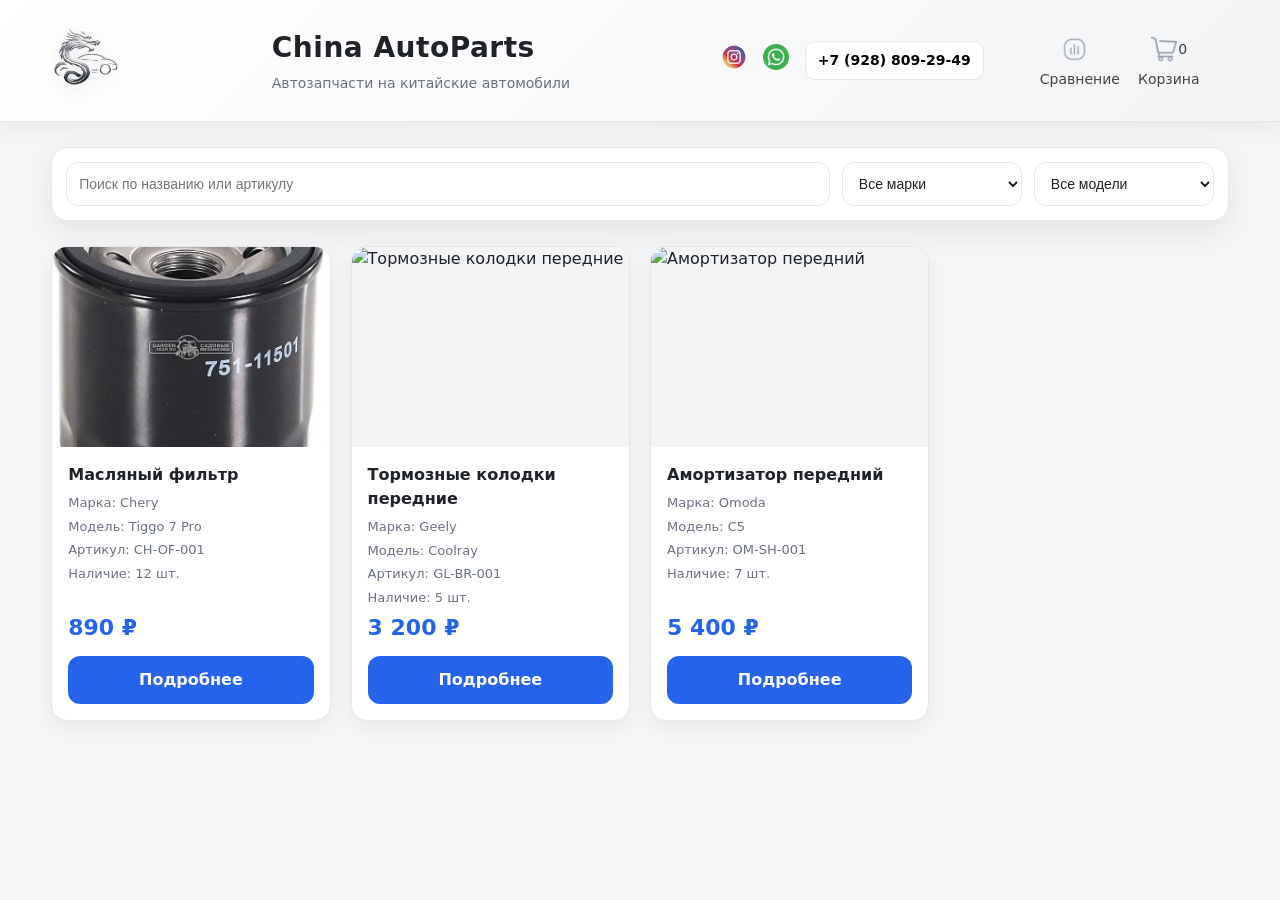
==== index.html @ 6fc38cd2 "1" ====
<!DOCTYPE html>
<html lang="ru">
<head>
    <meta charset="UTF-8">
    <meta name="viewport" content="width=device-width, initial-scale=1.0">
    <title>China AutoParts</title>

    <link rel="stylesheet" href="css/style.css">
    
</head>
<body>

<header class="header">
    <div class="container header-inner">

        <div class="logo">
            <img src="images/logo.png" alt="China AutoParts">
        </div>

        <div class="header-text">
            <h1>China AutoParts</h1>
            <p>Автозапчасти на китайские автомобили</p>
        </div>

<div class="header-right">

    <a href="https://www.instagram.com/china_dag_motors?igsh=ZG82cXB0ZDJwdmo2"
       target="_blank"
       class="icon-link">
        <img src="images/instagram_logo.png" alt="Instagram">
    </a>

    <a href="https://wa.me/message/VURZ2TKA3WSGA1"
       target="_blank"
       class="icon-link">
        <img src="images/whatsapp_logo.png" alt="WhatsApp">
    </a>

    
    <a href="tel:+79288092949" class="phone-link">
        +7 (928) 809-29-49
    </a>

    <div class="header-tools">

      <div class="tool-item" id="compareBtn">
    <div class="tool-icon">
        <img src="images/compare.png" alt="Сравнение">
    </div>
    <span>Сравнение</span>
</div>

     <div class="tool-item" id="cartBtn">
    <div class="tool-icon">
        <img src="images/basket.png" alt="Корзина">
        <span class="tool-count">0</span>
    </div>
    <span>Корзина</span>
</div>

    </div>

</div>
    </div>
</header>

<section class="container">

    <div class="filters">

        <input
            type="text"
            id="searchInput"
            placeholder="Поиск по названию или артикулу">

        <select id="brandFilter">
            <option value="">Все марки</option>
        </select>

        <select id="modelFilter">
            <option value="">Все модели</option>
        </select>

    </div>

    <div id="catalog" class="catalog"></div>

</section>

<script src="js/index.js"></script>

</body>
</html>
---- css/style.css ----
:root{
    --black_color:#000000;
    --primary:#2563eb;
    --primary-dark:#1d4ed8;
    --bg:#f5f6f8;
    --card:#ffffff;
    --text:#1f2328;
    --muted:#6b7280;
    --border:#e5e7eb;
    --shadow:0 10px 30px rgba(0,0,0,.08);
    --radius:16px;
}

*{
    margin:0;
    padding:0;
    box-sizing:border-box;
}

body{
    font-family: Inter, system-ui, Arial, sans-serif;
    background:var(--bg);
    color:var(--text);
    line-height:1.5;
}

/* CONTAINER */
.container{
    width:92%;
    max-width:1300px;
    margin:auto;
}

/* HEADER */
.header{
    background:linear-gradient(135deg,#ffffff,#f3f4f6);
    color:var(--text);
    padding:22px 0;
    box-shadow:0 8px 20px rgba(0,0,0,.05);
    position:sticky;
    top:0;
    z-index:10;
    backdrop-filter: blur(10px);
    border-bottom:1px solid var(--border);
}

.header-inner{
    display:flex;
    align-items:center;
    gap:18px;
    justify-content:space-between;
}

.logo img{
    width:70px;
    height:70px;
    object-fit:contain;
    filter: drop-shadow(0 6px 10px rgba(0,0,0,.08));
}

.header-text h1{
    font-size:28px;
    letter-spacing:0.5px;
    margin-bottom:4px;
}

.header-text p{
    font-size:14px;
    color:var(--muted);
}

/* FILTERS */
.filters{
    margin:25px 0;
    display:flex;
    flex-wrap:wrap;
    gap:12px;
    background:var(--card);
    padding:14px;
    border-radius:var(--radius);
    box-shadow:var(--shadow);
    border:1px solid var(--border);
}

.filters input,
.filters select{
    height:44px;
    border:1px solid var(--border);
    border-radius:12px;
    padding:0 12px;
    font-size:14px;
    background:#ffffff;
    color:var(--text);
    transition:.2s;
}

.filters input{
    flex:1;
    min-width:220px;
}

.filters select{
    min-width:180px;
}

.filters input:focus,
.filters select:focus{
    outline:none;
    border-color:var(--primary);
    box-shadow:0 0 0 3px rgba(37,99,235,.15);
}

/* CATALOG */
.catalog{
    display:grid;
    grid-template-columns:repeat(auto-fill,minmax(260px,1fr));
    gap:20px;
    padding-bottom:60px;
}

/* CARD */
.card{
    background:var(--card);
    border-radius:var(--radius);
    overflow:hidden;
    box-shadow:0 6px 20px rgba(0,0,0,.06);
    transition:.25s ease;
    display:flex;
    flex-direction:column;
    border:1px solid var(--border);
}

.card:hover{
    transform:translateY(-6px);
    box-shadow:0 15px 40px rgba(0,0,0,.10);
}

.card img{
    width:100%;
    height:200px;
    object-fit:cover;
    background:#f3f4f6;
    transition:.3s;
}

.card:hover img{
    transform:scale(1.03);
}

.card-content{
    padding:16px;
    display:flex;
    flex-direction:column;
    flex:1;
}

.card-content h3{
    font-size:16px;
    margin-bottom:6px;
}

.card-content p{
    color:var(--muted);
    font-size:13px;
    margin-bottom:4px;
}

/* PRICE */
.price{
    margin-top:auto;
    font-size:22px;
    font-weight:700;
    color:var(--primary);
}

/* BUTTON */
.btn{
    margin-top:12px;
    display:block;
    width:100%;
    text-align:center;
    background:var(--primary);
    color:white;
    text-decoration:none;
    padding:12px;
    border-radius:12px;
    font-weight:600;
    transition:.2s;
}

.btn:hover{
    background:var(--primary-dark);
    transform:translateY(-2px);
}

/* PRODUCT PAGE */
.product-page{
    display:grid;
    grid-template-columns:1fr 1fr;
    gap:40px;
    padding:40px 0;
}

.product-info{
    background:var(--card);
    padding:28px;
    border-radius:var(--radius);
    box-shadow:var(--shadow);
    border:1px solid var(--border);
}

.product-info h1{
    font-size:30px;
    margin-bottom:15px;
}

.product-info p{
    color:var(--muted);
    margin-bottom:10px;
}

.product-price{
    font-size:34px;
    font-weight:800;
    color:var(--primary);
    margin-top:20px;
}

/* BACK LINK */
.back-link{
    color:var(--text);
    text-decoration:none;
    font-size:14px;
    opacity:.8;
}

.back-link:hover{
    opacity:1;
    text-decoration:underline;
}

/* EMPTY */
.empty{
    text-align:center;
    font-size:18px;
    color:var(--muted);
    padding:60px 0;
}

/* MOBILE */
@media(max-width:900px){
    .product-page{
        grid-template-columns:1fr;
    }

    .header-inner{
        flex-direction:column;
        text-align:center;
    }

    .filters{
        flex-direction:column;
    }

    .filters input,
    .filters select{
        width:100%;
    }
}
.header-right{
    display:flex;
    align-items:center;
    gap:16px;
    margin-right:25px;
}

/* иконки */
.icon-link img{
    width:26px;
    height:26px;
    object-fit:contain;
    transition:.2s;
    filter: grayscale(0.2);
}

.icon-link:hover img{
    transform:scale(1.15);
    filter: grayscale(0) brightness(1.1);
}

/* телефон как кнопка */
.phone-link{
    font-size:14px;
    font-weight:600;
    color:var(--black_color);
    text-decoration:none;
    padding:8px 12px;
    border-radius:10px;
    border:1px solid var(--border);
    background:var(--card);
    transition:.2s;
}

.phone-link:hover{
    background:var(--black_color);
    color:#fff;
    border-color:var(--black_color);
}
.tool-icon{
    position:relative;
    width:32px;
    height:32px;
    display:flex;
    align-items:center;
    justify-content:center;
    margin-bottom:4px;
}

.tool-icon img{
    width:28px;
    height:28px;
    object-fit:contain;
    transition:.2s;
}

.tool-item:hover .tool-icon img{
    transform:scale(1.1);
}
.header-tools{
    display:flex;
    align-items:flex-start;
    gap:24px;          /* расстояние между Сравнением и Корзиной */
    margin-left:40px;  /* расстояние от телефона */
}
.tool-item{
    display:flex;
    flex-direction:column;
    align-items:center;
    justify-content:center;
    width:70px;        /* одинаковая ширина */
    text-align:center;
    cursor:pointer;
    color:#444;
}
.tool-icon{
    position:relative;
    width:32px;
    height:32px;
    display:flex;
    justify-content:center;
    align-items:center;
    margin-bottom:6px;
}

.tool-icon img{
    width:28px;
    height:28px;
    object-fit:contain;
}
.tool-item span:last-child{
    display:block;
    width:100%;
    text-align:center;
    font-size:14px;
    line-height:1.2;
}
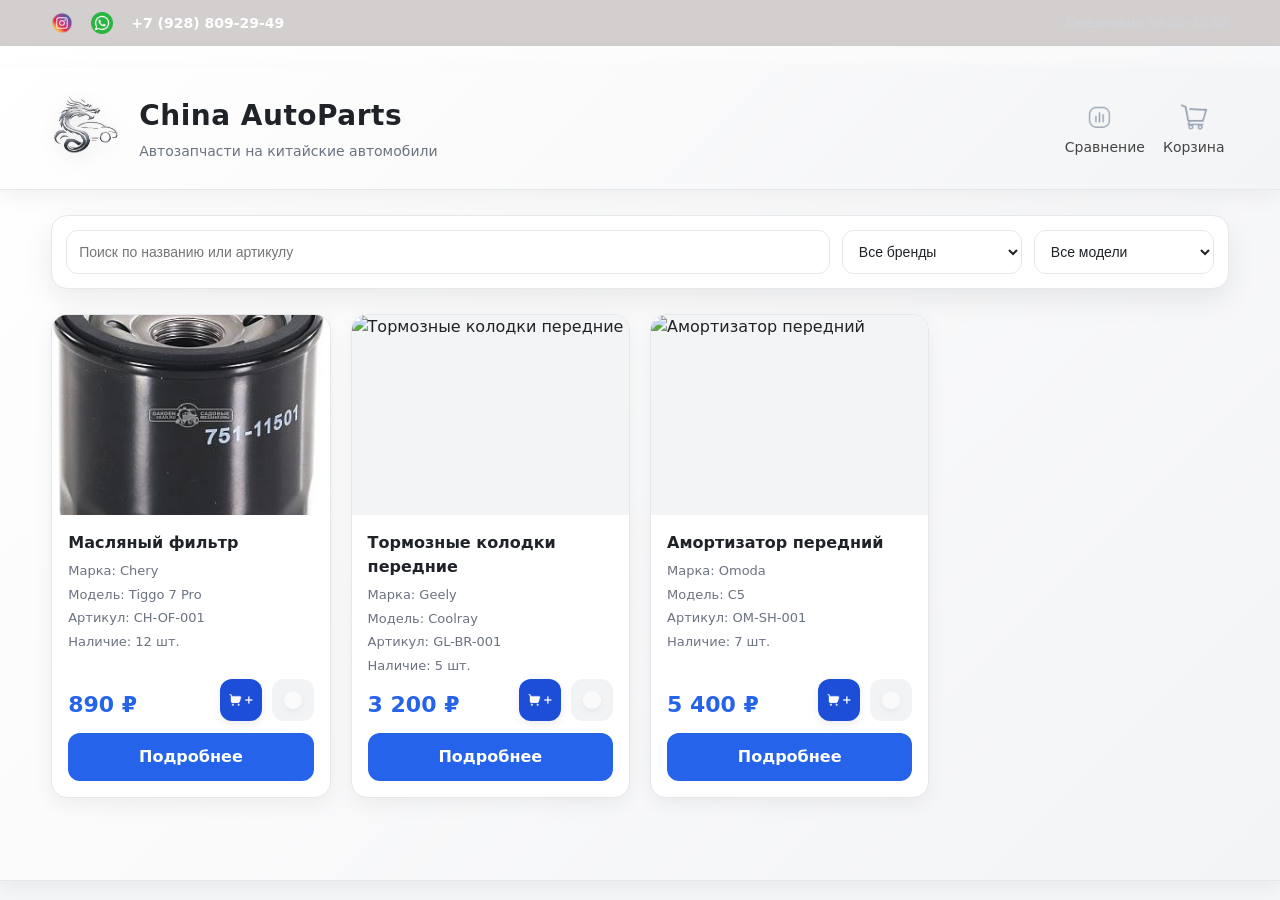
==== commit 8a4a3b9a: "о" ====
--- a/index.html
+++ b/index.html
@@ -9,54 +9,68 @@
     
 </head>
 <body>
+ <div class="top-bar">
+    <div class="container top-bar-inner">
+
+        <div class="top-bar-left">
+            <a href="https://www.instagram.com/china_dag_motors?igsh=ZG82cXB0ZDJwdmo2"
+               target="_blank"
+               class="top-icon">
+                <img src="images/instagram_logo.png" alt="Instagram">
+            </a>
+
+            <a href="https://wa.me/message/VURZ2TKA3WSGA1"
+               target="_blank"
+               class="top-icon">
+                <img src="images/whatsapp_logo.png" alt="WhatsApp">
+            </a>
+
+            <a href="tel:+79288092949" class="top-phone">
+                +7 (928) 809-29-49
+            </a>
+        </div>
+
+        <div class="top-bar-right">
+            Ежедневно 09:00–20:00
+        </div>
+
+    </div>
+</div>
+
+<header class="header">   
 
 <header class="header">
     <div class="container header-inner">
+<div class="header-left">
+    <div class="logo">
+        <img src="images/logo.png" alt="China AutoParts">
+    </div>
 
-        <div class="logo">
-            <img src="images/logo.png" alt="China AutoParts">
-        </div>
-
-        <div class="header-text">
-            <h1>China AutoParts</h1>
-            <p>Автозапчасти на китайские автомобили</p>
-        </div>
-
+    <div class="header-text">
+        <h1>China AutoParts</h1>
+        <p>Автозапчасти на китайские автомобили</p>
+    </div>
+</div>
 <div class="header-right">
 
-    <a href="https://www.instagram.com/china_dag_motors?igsh=ZG82cXB0ZDJwdmo2"
-       target="_blank"
-       class="icon-link">
-        <img src="images/instagram_logo.png" alt="Instagram">
-    </a>
-
-    <a href="https://wa.me/message/VURZ2TKA3WSGA1"
-       target="_blank"
-       class="icon-link">
-        <img src="images/whatsapp_logo.png" alt="WhatsApp">
-    </a>
-
-    
-    <a href="tel:+79288092949" class="phone-link">
-        +7 (928) 809-29-49
-    </a>
-
+</div>
     <div class="header-tools">
 
-      <div class="tool-item" id="compareBtn">
+      <a href="compare.html" class="tool-item" id="compareBtn">
     <div class="tool-icon">
-        <img src="images/compare.png" alt="Сравнение">
+        <img src="images/compare.svg" alt="Сравнение">
+        <span class="tool-count"></span>
     </div>
     <span>Сравнение</span>
-</div>
+</a>
 
-     <div class="tool-item" id="cartBtn">
+     <a href="cart.html" class="tool-item" id="cartBtn">
     <div class="tool-icon">
-        <img src="images/basket.png" alt="Корзина">
-        <span class="tool-count">0</span>
+        <img src="images/basket.svg" alt="Корзина">
+        <span class="tool-count"></span>
     </div>
     <span>Корзина</span>
-</div>
+</a>
 
     </div>
 
--- a/css/style.css
+++ b/css/style.css
@@ -47,8 +47,13 @@
 .header-inner{
     display:flex;
     align-items:center;
+    justify-content:space-between; /* ВОТ ЭТО ВАЖНО */
     gap:18px;
-    justify-content:space-between;
+}
+.header-left{
+    display:flex;
+    align-items:center;
+    gap:18px;
 }
 
 .logo img{
@@ -143,9 +148,6 @@
     transition:.3s;
 }
 
-.card:hover img{
-    transform:scale(1.03);
-}
 
 .card-content{
     padding:16px;
@@ -247,6 +249,76 @@
     padding:60px 0;
 }
 
+/* PAGE LAYOUT */
+.page-section{
+    padding:30px 0 60px;
+}
+
+.page-top{
+    display:flex;
+    align-items:center;
+    justify-content:space-between;
+    gap:16px;
+    margin-bottom:24px;
+}
+
+.page-top h2{
+    font-size:26px;
+}
+
+.page-list{
+    display:grid;
+    grid-template-columns:repeat(auto-fill, minmax(280px, 1fr));
+    gap:20px;
+}
+
+.page-card{
+    background:var(--card);
+    border-radius:var(--radius);
+    overflow:hidden;
+    border:1px solid var(--border);
+    box-shadow:var(--shadow);
+}
+
+.page-card img{
+    width:100%;
+    height:200px;
+    object-fit:cover;
+    background:#f3f4f6;
+}
+
+.page-card-body{
+    padding:16px;
+    display:flex;
+    flex-direction:column;
+    gap:8px;
+}
+
+.page-card-body h3{
+    font-size:18px;
+}
+
+.page-card-body p{
+    color:var(--muted);
+    font-size:14px;
+}
+
+.page-card-footer{
+    display:flex;
+    align-items:center;
+    justify-content:space-between;
+    gap:12px;
+    margin-top:8px;
+}
+
+.btn-danger{
+    background:#ef4444;
+}
+
+.btn-danger:hover{
+    background:#dc2626;
+}
+
 /* MOBILE */
 @media(max-width:900px){
     .product-page{
@@ -265,6 +337,11 @@
     .filters input,
     .filters select{
         width:100%;
+    }
+
+    .page-top{
+        flex-direction:column;
+        align-items:flex-start;
     }
 }
 .header-right{
@@ -310,7 +387,7 @@
     position:relative;
     width:32px;
     height:32px;
-    display:flex;
+    display: inline-block;
     align-items:center;
     justify-content:center;
     margin-bottom:4px;
@@ -341,6 +418,7 @@
     text-align:center;
     cursor:pointer;
     color:#444;
+    text-decoration:none;
 }
 .tool-icon{
     position:relative;
@@ -363,4 +441,279 @@
     text-align:center;
     font-size:14px;
     line-height:1.2;
+}
+/*==========================
+КНОПКИ КОРЗИНЫ И СРАВНЕНИЯ
+НА КАРТОЧКЕ ТОВАРА
+==========================*/
+
+.card-bottom{
+    margin-top:auto;
+    display:flex;
+    justify-content:space-between;
+    align-items:center;
+    gap:14px;
+}
+
+.card-icons{
+    display:flex;
+    align-items:center;
+    gap:10px;
+}
+
+/* ===== ИКОНКИ КАРТОЧКИ ===== */
+.card-icons img{
+    width:42px;
+    height:42px;
+
+    padding:8px;
+
+    object-fit:contain;
+
+    border-radius:12px;
+
+    cursor:pointer;
+
+    transition:all .25s ease;
+
+    box-shadow:0 3px 8px rgba(0,0,0,.08);
+
+    background:#ffffff; /* было серое — сделал белым */
+    color:#fff;
+}
+
+/* hover эффект */
+.card-icons img:hover{
+    transform:translateY(-2px) scale(1.08);
+    box-shadow:0 8px 18px rgba(0,0,0,.12);
+}
+
+.card-icons img:active{
+    transform:scale(.95);
+}
+
+/* ===== СЧЁТЧИК ===== */
+.tool-count{
+    position:absolute;
+    top:-8px;
+    right:-8px;
+
+    width:16px;
+    height:16px;
+
+    padding:0;
+
+    border-radius:50%;
+
+    background:#ef4444;
+    color:#fff;
+
+    display:flex;
+    align-items:center;
+    justify-content:center;
+
+    font-size:8px;
+    font-weight:700;
+    line-height:1;
+
+    box-sizing:border-box;
+
+    box-shadow:0 2px 6px rgba(0,0,0,.2);
+}
+
+.tool-count.large{
+    width:auto;
+    min-width:24px;
+    padding:0 4px;
+    border-radius:8px;
+}
+.tool-count[data-count]{
+    font-size:10px;
+}
+/* скрытие пустого */
+.tool-count:empty{
+    display:none;
+}
+
+/* ===== TOOL ICONS В ШАПКЕ ===== */
+.tool-item:hover{
+    color:var(--primary);
+}
+
+.tool-item:hover img{
+    transform:scale(1.1);
+    transition:0.25s;
+}
+
+/* ===== КНОПКА КОРЗИНЫ ===== */
+.cart-action{
+    background:#1d4ed8 !important;
+    color:#ffffff;
+}
+
+.cart-action:hover{
+    background:#1942b3 !important;
+    color:#ffffff;
+    transform:scale(1.05);
+}
+
+/* ===== КНОПКА СРАВНЕНИЯ ===== */
+.card-icon.compare-action{
+    width:42px;
+    height:42px;
+
+    display:flex;
+    align-items:center;
+    justify-content:center;
+
+    background:#f2f3f5;
+
+    border-radius:12px;
+
+    cursor:pointer;
+
+    transition:.2s;
+}
+
+.card-icon.compare-action:hover{
+    transform:scale(1.05);
+}
+
+.card-icon.compare-action img{
+
+    width:18px;
+    height:18px;
+
+    transition:.2s;
+
+    opacity:.65;
+}
+
+.card-icon.compare-action:hover img{
+
+    opacity:1;
+
+    filter:brightness(0) saturate(100%)
+    invert(29%)
+    sepia(98%)
+    saturate(2556%)
+    hue-rotate(208deg)
+    brightness(97%)
+    contrast(101%);
+}
+
+.card-icon.compare-action.active{
+
+    background:#eb2525;
+
+}
+
+.card-icon.compare-action.active img{
+
+    opacity:1;
+
+    filter:brightness(0) invert(1);
+
+}
+
+.qty-box{
+    display:flex;
+    align-items:center;
+    justify-content:center;
+    gap:10px;
+
+    background:#f3f4f6;
+    border-radius:12px;
+
+    height:42px;
+
+    padding:0 5px;
+}
+
+.qty-btn{
+
+    width:30px;
+    height:30px;
+
+    border:none;
+    border-radius:8px;
+
+    cursor:pointer;
+
+    background:white;
+
+    font-size:18px;
+    font-weight:500;
+
+    transition:.2s;
+}
+
+.qty-btn:hover{
+    background:#dbdbdb;
+    color:rgb(0, 0, 0);
+}
+
+.qty-value{
+
+    min-width:22px;
+
+    text-align:center;
+
+    font-size:17px;
+    font-weight:500;
+}
+/*=========================
+      TOP BAR
+=========================*/
+
+.top-bar{
+    width:100%;
+    background:#d3cfcf;
+    color:#000000;
+    font-size:14px;
+}
+
+.top-bar-inner{
+    height:46px;
+
+    display:flex;
+    justify-content:space-between;
+    align-items:center;
+}
+
+.top-bar-left{
+    display:flex;
+    align-items:center;
+    gap:18px;
+}
+
+.top-bar-right{
+    color:#d1d5db;
+    font-size:13px;
+}
+
+.top-icon{
+    display:flex;
+    align-items:center;
+    justify-content:center;
+}
+
+.top-icon img{
+    width:22px;
+    height:22px;
+    transition:.25s;
+}
+
+.top-icon:hover img{
+    transform:scale(1.15);
+}
+
+.top-phone{
+    color:#fff;
+    text-decoration:none;
+    font-weight:600;
+}
+
+.top-phone:hover{
+    color:#3b82f6;
 }
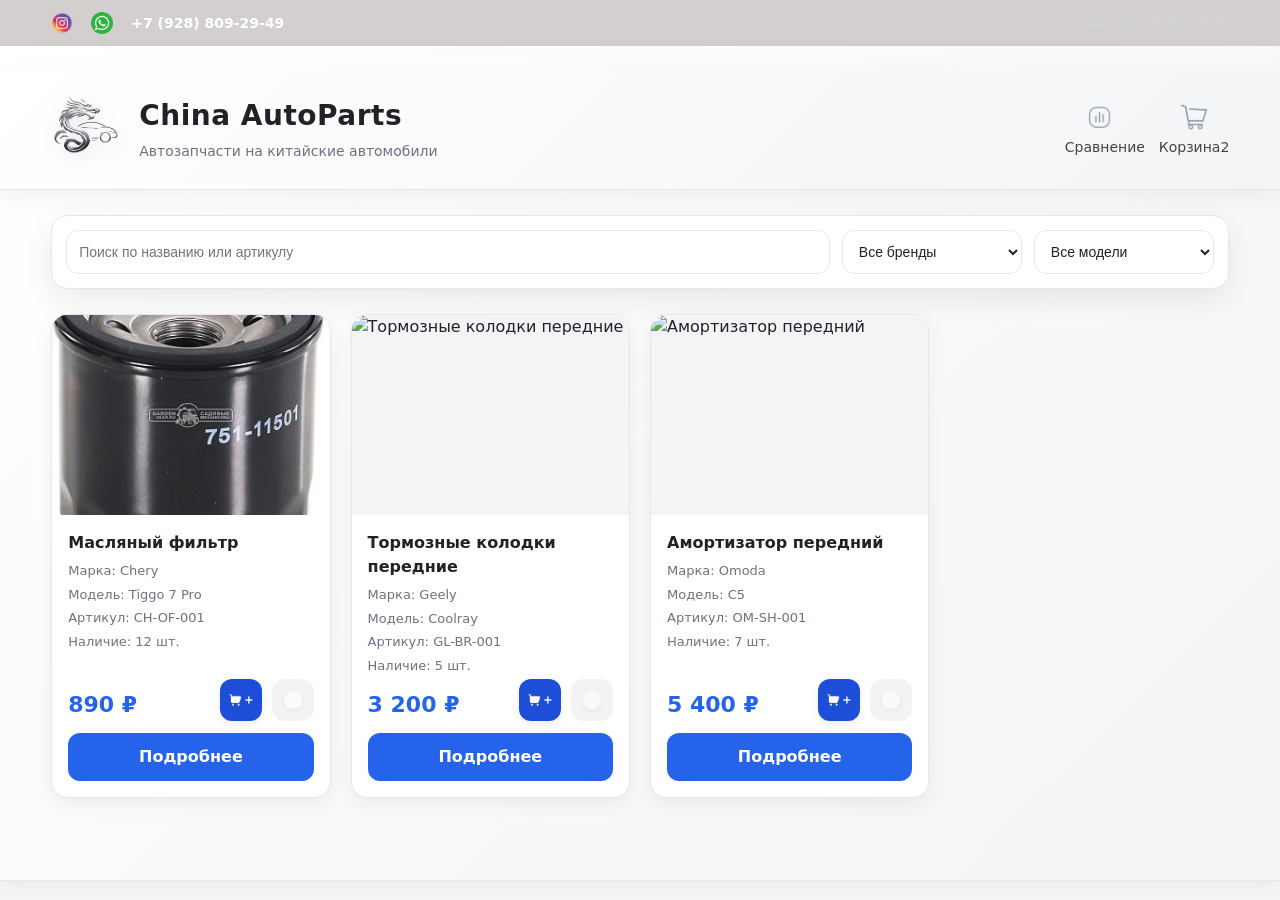
==== commit b88b7ab5: "Update index.html" ====
--- a/index.html
+++ b/index.html
@@ -69,7 +69,7 @@
         <img src="images/basket.svg" alt="Корзина">
         <span class="tool-count"></span>
     </div>
-    <span>Корзина</span>
+    <span>Корзина2</span>
 </a>
 
     </div>
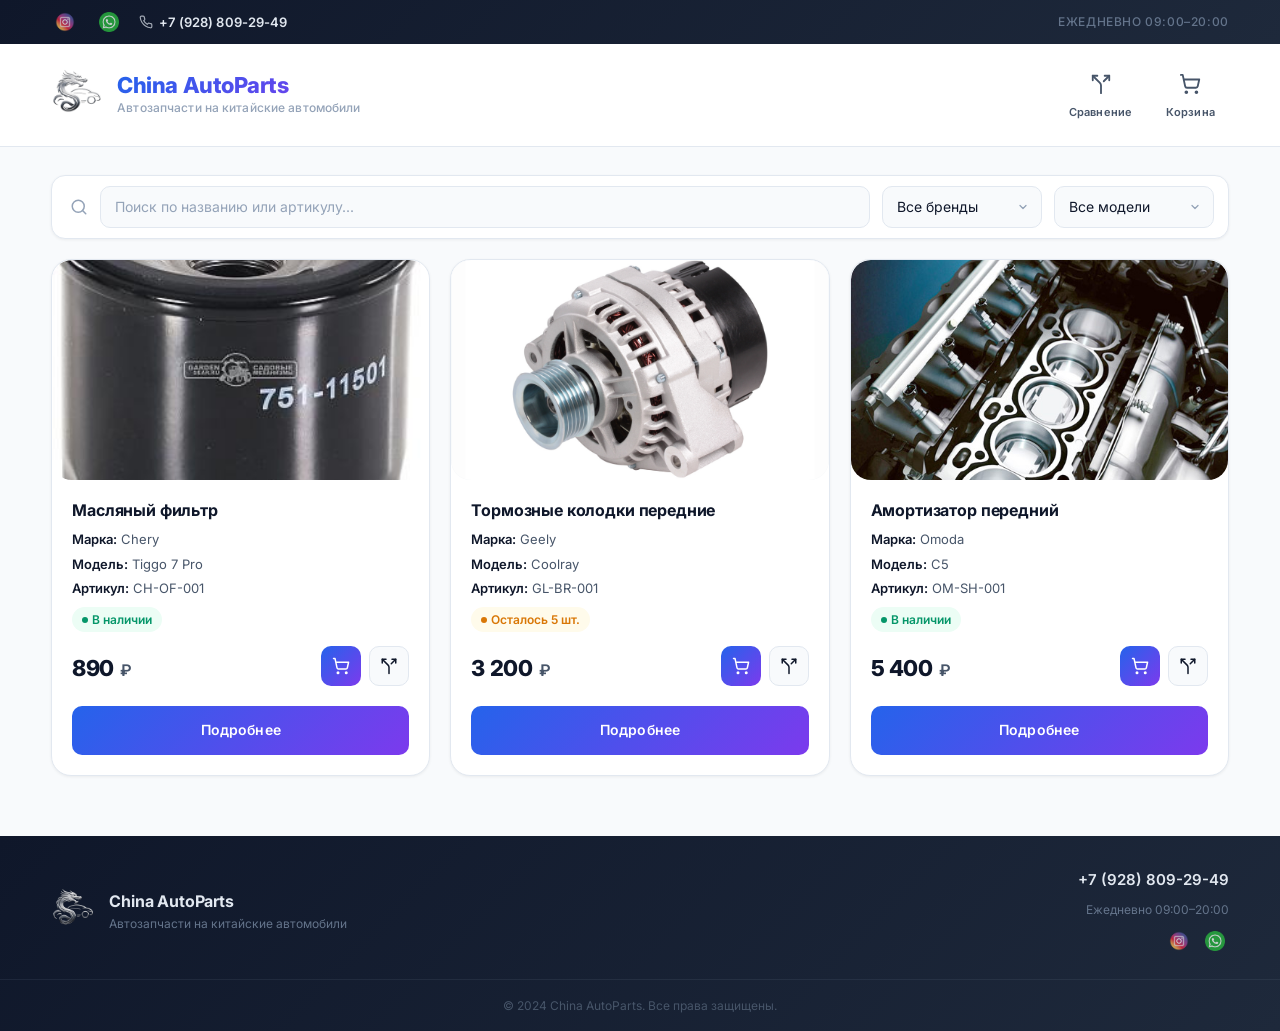
==== commit 31880200: "r" ====
--- a/index.html
+++ b/index.html
@@ -3,89 +3,78 @@
 <head>
     <meta charset="UTF-8">
     <meta name="viewport" content="width=device-width, initial-scale=1.0">
-    <title>China AutoParts</title>
+    <title>China AutoParts — Автозапчасти на китайские автомобили</title>
 
+    <link rel="preconnect" href="https://fonts.googleapis.com">
+    <link rel="preconnect" href="https://fonts.gstatic.com" crossorigin>
+    <link href="https://fonts.googleapis.com/css2?family=Inter:wght@400;500;600;700;800;900&display=swap" rel="stylesheet">
     <link rel="stylesheet" href="css/style.css">
-    
+
 </head>
 <body>
- <div class="top-bar">
+
+<div class="top-bar">
     <div class="container top-bar-inner">
-
         <div class="top-bar-left">
             <a href="https://www.instagram.com/china_dag_motors?igsh=ZG82cXB0ZDJwdmo2"
-               target="_blank"
-               class="top-icon">
+               target="_blank" class="top-icon">
                 <img src="images/instagram_logo.png" alt="Instagram">
             </a>
-
             <a href="https://wa.me/message/VURZ2TKA3WSGA1"
-               target="_blank"
-               class="top-icon">
+               target="_blank" class="top-icon">
                 <img src="images/whatsapp_logo.png" alt="WhatsApp">
             </a>
-
             <a href="tel:+79288092949" class="top-phone">
+                <svg width="14" height="14" viewBox="0 0 24 24" fill="none" stroke="currentColor" stroke-width="2" stroke-linecap="round" stroke-linejoin="round"><path d="M22 16.92v3a2 2 0 0 1-2.18 2 19.79 19.79 0 0 1-8.63-3.07 19.5 19.5 0 0 1-6-6 19.79 19.79 0 0 1-3.07-8.67A2 2 0 0 1 4.11 2h3a2 2 0 0 1 2 1.72 12.84 12.84 0 0 0 .7 2.81 2 2 0 0 1-.45 2.11L8.09 9.91a16 16 0 0 0 6 6l1.27-1.27a2 2 0 0 1 2.11-.45 12.84 12.84 0 0 0 2.81.7A2 2 0 0 1 22 16.92z"></path></svg>
                 +7 (928) 809-29-49
             </a>
         </div>
-
         <div class="top-bar-right">
             Ежедневно 09:00–20:00
         </div>
-
     </div>
 </div>
 
-<header class="header">   
-
 <header class="header">
     <div class="container header-inner">
-<div class="header-left">
-    <div class="logo">
-        <img src="images/logo.png" alt="China AutoParts">
-    </div>
-
-    <div class="header-text">
-        <h1>China AutoParts</h1>
-        <p>Автозапчасти на китайские автомобили</p>
-    </div>
-</div>
-<div class="header-right">
-
-</div>
-    <div class="header-tools">
-
-      <a href="compare.html" class="tool-item" id="compareBtn">
-    <div class="tool-icon">
-        <img src="images/compare.svg" alt="Сравнение">
-        <span class="tool-count"></span>
-    </div>
-    <span>Сравнение</span>
-</a>
-
-     <a href="cart.html" class="tool-item" id="cartBtn">
-    <div class="tool-icon">
-        <img src="images/basket.svg" alt="Корзина">
-        <span class="tool-count"></span>
-    </div>
-    <span>Корзина2</span>
-</a>
-
-    </div>
-
-</div>
+        <a href="index.html" class="header-left">
+            <div class="logo">
+                <img src="images/logo.png" alt="China AutoParts">
+            </div>
+            <div class="header-text">
+                <h1>China AutoParts</h1>
+                <p>Автозапчасти на китайские автомобили</p>
+            </div>
+        </a>
+        <div class="header-tools">
+            <a href="compare.html" class="tool-item" id="compareBtn">
+                <div class="tool-icon">
+                    <svg width="22" height="22" viewBox="0 0 24 24" fill="none" stroke="currentColor" stroke-width="2" stroke-linecap="round" stroke-linejoin="round"><path d="M16 3h5v5"/><path d="M8 3H3v5"/><path d="M12 22v-8.3a4 4 0 0 0-1.172-2.872L3 3"/><path d="m15 9 6-6"/></svg>
+                    <span class="tool-count"></span>
+                </div>
+                <span>Сравнение</span>
+            </a>
+            <a href="cart.html" class="tool-item" id="cartBtn">
+                <div class="tool-icon">
+                    <svg width="22" height="22" viewBox="0 0 24 24" fill="none" stroke="currentColor" stroke-width="2" stroke-linecap="round" stroke-linejoin="round"><circle cx="8" cy="21" r="1"/><circle cx="19" cy="21" r="1"/><path d="M2.05 2.05h2l2.66 12.42a2 2 0 0 0 2 1.58h9.78a2 2 0 0 0 1.95-1.57l1.65-7.43H5.12"/></svg>
+                    <span class="tool-count"></span>
+                </div>
+                <span>Корзина</span>
+            </a>
+        </div>
     </div>
 </header>
 
 <section class="container">
 
     <div class="filters">
-
+        <div class="filter-icon">
+            <svg width="18" height="18" viewBox="0 0 24 24" fill="none" stroke="currentColor" stroke-width="2" stroke-linecap="round" stroke-linejoin="round"><circle cx="11" cy="11" r="8"/><path d="m21 21-4.3-4.3"/></svg>
+        </div>
         <input
             type="text"
             id="searchInput"
-            placeholder="Поиск по названию или артикулу">
+            placeholder="Поиск по названию или артикулу...">
 
         <select id="brandFilter">
             <option value="">Все марки</option>
@@ -94,14 +83,44 @@
         <select id="modelFilter">
             <option value="">Все модели</option>
         </select>
-
     </div>
 
     <div id="catalog" class="catalog"></div>
 
 </section>
 
+<footer class="footer">
+    <div class="container footer-inner">
+        <div class="footer-brand">
+            <div class="footer-logo">
+                <img src="images/logo.png" alt="China AutoParts">
+            </div>
+            <div>
+                <h3>China AutoParts</h3>
+                <p>Автозапчасти на китайские автомобили</p>
+            </div>
+        </div>
+        <div class="footer-contacts">
+            <a href="tel:+79288092949" class="footer-phone">+7 (928) 809-29-49</a>
+            <p class="footer-hours">Ежедневно 09:00–20:00</p>
+            <div class="footer-socials">
+                <a href="https://www.instagram.com/china_dag_motors?igsh=ZG82cXB0ZDJwdmo2" target="_blank" class="top-icon">
+                    <img src="images/instagram_logo.png" alt="Instagram">
+                </a>
+                <a href="https://wa.me/message/VURZ2TKA3WSGA1" target="_blank" class="top-icon">
+                    <img src="images/whatsapp_logo.png" alt="WhatsApp">
+                </a>
+            </div>
+        </div>
+    </div>
+    <div class="footer-bottom">
+        <div class="container">
+            <p>&copy; 2024 China AutoParts. Все права защищены.</p>
+        </div>
+    </div>
+</footer>
+
 <script src="js/index.js"></script>
 
 </body>
-</html>+</html>
--- a/css/style.css
+++ b/css/style.css
@@ -1,719 +1,1239 @@
-:root{
-    --black_color:#000000;
+/* ============================================
+   China AutoParts — Modern Design System
+   ============================================ */
+
+:root {
     --primary:#2563eb;
-    --primary-dark:#1d4ed8;
-    --bg:#f5f6f8;
+    --primary-hover:#1d4ed8;
+    --primary-light:#eff6ff;
+    --primary-glow:rgba(37,99,235,.12);
+    --accent:#f59e0b;
+    --accent-light:#fffbeb;
+    --bg:#f8fafc;
+    --bg-subtle:#f1f5f9;
     --card:#ffffff;
-    --text:#1f2328;
-    --muted:#6b7280;
-    --border:#e5e7eb;
-    --shadow:0 10px 30px rgba(0,0,0,.08);
-    --radius:16px;
-}
-
-*{
+    --text:#0f172a;
+    --text-secondary:#475569;
+    --muted:#94a3b8;
+    --border:#e2e8f0;
+    --border-light:#f1f5f9;
+    --shadow-sm:0 1px 3px rgba(0,0,0,.06);
+    --shadow:0 4px 24px rgba(0,0,0,.06);
+    --shadow-lg:0 20px 60px rgba(0,0,0,.08);
+    --shadow-glow:0 0 0 4px var(--primary-glow);
+    --radius:14px;
+    --radius-lg:20px;
+    --radius-sm:10px;
+    --transition:all .25s cubic-bezier(.4,0,.2,1);
+    --danger:#ef4444;
+    --danger-hover:#dc2626;
+    --success:#10b981;
+    --gradient-primary:linear-gradient(135deg,#2563eb 0%,#7c3aed 100%);
+    --gradient-dark:linear-gradient(135deg,#0f172a 0%,#1e293b 100%);
+    --gradient-warm:linear-gradient(135deg,#f59e0b 0%,#ef4444 100%);
+}
+
+*, *::before, *::after {
     margin:0;
     padding:0;
     box-sizing:border-box;
 }
 
-body{
-    font-family: Inter, system-ui, Arial, sans-serif;
+html {
+    scroll-behavior:smooth;
+}
+
+body {
+    font-family:'Inter',system-ui,-apple-system,BlinkMacSystemFont,'Segoe UI',Roboto,sans-serif;
     background:var(--bg);
     color:var(--text);
-    line-height:1.5;
-}
-
-/* CONTAINER */
-.container{
-    width:92%;
-    max-width:1300px;
-    margin:auto;
-}
-
-/* HEADER */
-.header{
-    background:linear-gradient(135deg,#ffffff,#f3f4f6);
+    line-height:1.6;
+    -webkit-font-smoothing:antialiased;
+    -moz-osx-font-smoothing:grayscale;
+    min-height:100vh;
+    display:flex;
+    flex-direction:column;
+}
+
+a {
+    color:inherit;
+    text-decoration:none;
+}
+
+/* ============================================
+   ANIMATIONS
+   ============================================ */
+
+@keyframes fadeInUp {
+    from { opacity:0; transform:translateY(20px); }
+    to { opacity:1; transform:translateY(0); }
+}
+
+@keyframes fadeIn {
+    from { opacity:0; }
+    to { opacity:1; }
+}
+
+@keyframes scaleIn {
+    from { opacity:0; transform:scale(.95); }
+    to { opacity:1; transform:scale(1); }
+}
+
+@keyframes slideDown {
+    from { opacity:0; transform:translateY(-10px); }
+    to { opacity:1; transform:translateY(0); }
+}
+
+@keyframes pulse {
+    0%, 100% { transform:scale(1); }
+    50% { transform:scale(1.05); }
+}
+
+@keyframes shimmer {
+    0% { background-position:-200% 0; }
+    100% { background-position:200% 0; }
+}
+
+/* ============================================
+   TOP BAR
+   ============================================ */
+
+.top-bar {
+    background:var(--gradient-dark);
+    color:#cbd5e1;
+    font-size:13px;
+    letter-spacing:.01em;
+    position:relative;
+    z-index:20;
+}
+
+.top-bar-inner {
+    height:44px;
+    display:flex;
+    justify-content:space-between;
+    align-items:center;
+}
+
+.top-bar-left {
+    display:flex;
+    align-items:center;
+    gap:16px;
+}
+
+.top-bar-right {
+    color:#64748b;
+    font-size:12px;
+    font-weight:500;
+    text-transform:uppercase;
+    letter-spacing:.05em;
+}
+
+.top-icon {
+    display:flex;
+    align-items:center;
+    justify-content:center;
+    transition:var(--transition);
+    border-radius:8px;
+    padding:4px;
+}
+
+.top-icon:hover {
+    transform:translateY(-1px);
+}
+
+.top-icon img {
+    width:20px;
+    height:20px;
+    opacity:.8;
+    transition:var(--transition);
+}
+
+.top-icon:hover img {
+    opacity:1;
+    filter:brightness(1.2);
+}
+
+.top-phone {
+    color:#e2e8f0;
+    text-decoration:none;
+    font-weight:600;
+    font-size:13px;
+    display:flex;
+    align-items:center;
+    gap:6px;
+    transition:var(--transition);
+}
+
+.top-phone svg {
+    opacity:.7;
+}
+
+.top-phone:hover {
+    color:#60a5fa;
+}
+
+/* ============================================
+   HEADER
+   ============================================ */
+
+.header {
+    background:rgba(255,255,255,.92);
+    backdrop-filter:blur(20px) saturate(180%);
+    -webkit-backdrop-filter:blur(20px) saturate(180%);
     color:var(--text);
-    padding:22px 0;
-    box-shadow:0 8px 20px rgba(0,0,0,.05);
+    padding:16px 0;
     position:sticky;
     top:0;
     z-index:10;
-    backdrop-filter: blur(10px);
     border-bottom:1px solid var(--border);
-}
-
-.header-inner{
-    display:flex;
-    align-items:center;
-    justify-content:space-between; /* ВОТ ЭТО ВАЖНО */
-    gap:18px;
-}
-.header-left{
-    display:flex;
-    align-items:center;
-    gap:18px;
-}
-
-.logo img{
-    width:70px;
-    height:70px;
+    transition:var(--transition);
+    animation:slideDown .4s ease;
+}
+
+.header-inner {
+    display:flex;
+    align-items:center;
+    justify-content:space-between;
+    gap:24px;
+}
+
+.header-left {
+    display:flex;
+    align-items:center;
+    gap:14px;
+    text-decoration:none;
+    color:inherit;
+    transition:var(--transition);
+}
+
+.header-left:hover {
+    opacity:.85;
+}
+
+.logo img {
+    width:52px;
+    height:52px;
     object-fit:contain;
-    filter: drop-shadow(0 6px 10px rgba(0,0,0,.08));
-}
-
-.header-text h1{
-    font-size:28px;
-    letter-spacing:0.5px;
-    margin-bottom:4px;
-}
-
-.header-text p{
-    font-size:14px;
+    border-radius:var(--radius-sm);
+    transition:var(--transition);
+}
+
+.header-left:hover .logo img {
+    transform:scale(1.05);
+}
+
+.header-text h1 {
+    font-size:22px;
+    font-weight:800;
+    letter-spacing:-.02em;
+    line-height:1.2;
+    background:var(--gradient-primary);
+    -webkit-background-clip:text;
+    -webkit-text-fill-color:transparent;
+    background-clip:text;
+}
+
+.header-text p {
+    font-size:12px;
     color:var(--muted);
-}
-
-/* FILTERS */
-.filters{
-    margin:25px 0;
-    display:flex;
+    font-weight:500;
+    letter-spacing:.01em;
+}
+
+/* ============================================
+   HEADER TOOLS (cart & compare buttons)
+   ============================================ */
+
+.header-tools {
+    display:flex;
+    align-items:center;
+    gap:6px;
+}
+
+.tool-item {
+    display:flex;
+    flex-direction:column;
+    align-items:center;
+    justify-content:center;
+    padding:8px 14px;
+    border-radius:var(--radius-sm);
+    cursor:pointer;
+    color:var(--text-secondary);
+    text-decoration:none;
+    transition:var(--transition);
+    position:relative;
+    min-width:64px;
+}
+
+.tool-item:hover {
+    color:var(--primary);
+    background:var(--primary-light);
+}
+
+.tool-item.active-page {
+    color:var(--primary);
+    background:var(--primary-light);
+}
+
+.tool-item span:last-child {
+    font-size:11px;
+    font-weight:600;
+    letter-spacing:.01em;
+    margin-top:4px;
+}
+
+.tool-icon {
+    position:relative;
+    width:32px;
+    height:32px;
+    display:flex;
+    justify-content:center;
+    align-items:center;
+}
+
+.tool-icon svg {
+    transition:var(--transition);
+}
+
+.tool-item:hover .tool-icon svg {
+    transform:scale(1.12);
+}
+
+/* Badge / counter */
+.tool-count {
+    position:absolute;
+    top:-6px;
+    right:-10px;
+    min-width:18px;
+    height:18px;
+    padding:0 5px;
+    border-radius:20px;
+    background:var(--danger);
+    color:#fff;
+    display:flex;
+    align-items:center;
+    justify-content:center;
+    font-size:10px;
+    font-weight:700;
+    line-height:1;
+    box-shadow:0 2px 8px rgba(239,68,68,.35);
+    animation:scaleIn .2s ease;
+}
+
+.tool-count.large {
+    min-width:22px;
+    padding:0 6px;
+    font-size:10px;
+}
+
+.tool-count:empty {
+    display:none;
+}
+
+/* ============================================
+   CONTAINER
+   ============================================ */
+
+.container {
+    width:92%;
+    max-width:1280px;
+    margin:auto;
+}
+
+/* ============================================
+   FILTERS
+   ============================================ */
+
+.filters {
+    margin:28px 0 20px;
+    display:flex;
+    align-items:center;
     flex-wrap:wrap;
     gap:12px;
     background:var(--card);
-    padding:14px;
+    padding:10px 14px;
     border-radius:var(--radius);
+    box-shadow:var(--shadow-sm);
+    border:1px solid var(--border);
+    animation:fadeInUp .5s ease .1s both;
+}
+
+.filter-icon {
+    color:var(--muted);
+    display:flex;
+    align-items:center;
+    padding-left:4px;
+}
+
+.filters input,
+.filters select {
+    height:42px;
+    border:1.5px solid var(--border);
+    border-radius:var(--radius-sm);
+    padding:0 14px;
+    font-size:14px;
+    font-family:inherit;
+    background:var(--bg);
+    color:var(--text);
+    transition:var(--transition);
+    outline:none;
+}
+
+.filters input {
+    flex:1;
+    min-width:220px;
+}
+
+.filters select {
+    min-width:160px;
+    cursor:pointer;
+    appearance:none;
+    background-image:url("data:image/svg+xml,%3Csvg xmlns='http://www.w3.org/2000/svg' width='12' height='12' viewBox='0 0 24 24' fill='none' stroke='%2394a3b8' stroke-width='2.5' stroke-linecap='round' stroke-linejoin='round'%3E%3Cpath d='m6 9 6 6 6-6'/%3E%3C/svg%3E");
+    background-repeat:no-repeat;
+    background-position:right 12px center;
+    padding-right:32px;
+}
+
+.filters input::placeholder {
+    color:var(--muted);
+}
+
+.filters input:focus,
+.filters select:focus {
+    border-color:var(--primary);
+    box-shadow:var(--shadow-glow);
+    background:var(--card);
+}
+
+/* ============================================
+   CATALOG GRID
+   ============================================ */
+
+.catalog {
+    display:grid;
+    grid-template-columns:repeat(auto-fill,minmax(280px,1fr));
+    gap:20px;
+    padding-bottom:60px;
+}
+
+/* ============================================
+   CARD
+   ============================================ */
+
+.card {
+    background:var(--card);
+    border-radius:var(--radius-lg);
+    overflow:hidden;
+    box-shadow:var(--shadow-sm);
+    transition:var(--transition);
+    display:flex;
+    flex-direction:column;
+    border:1px solid var(--border);
+    animation:fadeInUp .5s ease both;
+    position:relative;
+}
+
+.card:hover {
+    transform:translateY(-6px);
+    box-shadow:var(--shadow-lg);
+    border-color:transparent;
+}
+
+.card img {
+    width:100%;
+    height:220px;
+    object-fit:cover;
+    background:var(--bg-subtle);
+    border-radius:var(--radius-lg);
+    transition:transform .4s cubic-bezier(.4,0,.2,1);
+}
+
+.card:hover img {
+    transform:scale(1.03);
+}
+
+.card-content {
+    padding:20px;
+    display:flex;
+    flex-direction:column;
+    flex:1;
+    gap:6px;
+}
+
+.card-content h3 {
+    font-size:16px;
+    font-weight:700;
+    letter-spacing:-.01em;
+    line-height:1.3;
+    margin-bottom:4px;
+}
+
+.card-content p {
+    color:var(--text-secondary);
+    font-size:13px;
+    line-height:1.4;
+}
+
+.card-content p strong {
+    color:var(--text);
+    font-weight:600;
+}
+
+/* Stock badge */
+.badge-stock {
+    display:inline-flex;
+    align-items:center;
+    gap:4px;
+    font-size:12px;
+    font-weight:600;
+    padding:3px 10px;
+    border-radius:20px;
+    margin-top:4px;
+    width:fit-content;
+}
+
+.badge-stock.in-stock {
+    background:#ecfdf5;
+    color:#059669;
+}
+
+.badge-stock.low-stock {
+    background:#fffbeb;
+    color:#d97706;
+}
+
+.badge-stock::before {
+    content:'';
+    width:6px;
+    height:6px;
+    border-radius:50%;
+    background:currentColor;
+}
+
+/* ============================================
+   PRICE
+   ============================================ */
+
+.price {
+    margin-top:auto;
+    font-size:22px;
+    font-weight:800;
+    color:var(--text);
+    letter-spacing:-.02em;
+}
+
+.price .currency {
+    font-size:16px;
+    font-weight:600;
+    color:var(--text-secondary);
+    margin-left:2px;
+}
+
+/* ============================================
+   CARD BOTTOM (price + actions)
+   ============================================ */
+
+.card-bottom {
+    margin-top:auto;
+    display:flex;
+    justify-content:space-between;
+    align-items:flex-end;
+    gap:12px;
+    padding-top:8px;
+}
+
+.card-icons {
+    display:flex;
+    align-items:center;
+    gap:8px;
+    flex-shrink:0;
+}
+
+/* Card action icons */
+.card-icons img,
+.card-icon {
+    width:40px;
+    height:40px;
+    padding:0;
+    object-fit:contain;
+    border-radius:var(--radius-sm);
+    cursor:pointer;
+    transition:var(--transition);
+    background:var(--bg);
+    border:1.5px solid var(--border);
+    display:flex;
+    align-items:center;
+    justify-content:center;
+}
+
+.card-icons img:hover,
+.card-icon:hover {
+    transform:translateY(-2px) scale(1.06);
+    border-color:var(--primary);
+    background:var(--primary-light);
+    box-shadow:0 4px 12px var(--primary-glow);
+}
+
+.card-icons img:active,
+.card-icon:active {
+    transform:scale(.94);
+}
+
+/* Cart action button */
+.cart-action {
+    background:var(--gradient-primary) !important;
+    border:none !important;
+    color:#fff;
+}
+
+.cart-action:hover {
+    box-shadow:0 4px 16px rgba(37,99,235,.35) !important;
+    border-color:transparent !important;
+}
+
+/* Compare action */
+.card-icon.compare-action {
+    background:var(--bg);
+    border:1.5px solid var(--border);
+}
+
+.card-icon.compare-action img {
+    width:18px;
+    height:18px;
+    padding:0;
+    background:none;
+    border:none;
+    box-shadow:none;
+    opacity:.5;
+    transition:var(--transition);
+}
+
+.card-icon.compare-action:hover img {
+    opacity:1;
+    filter:brightness(0) saturate(100%) invert(29%) sepia(98%) saturate(2556%) hue-rotate(208deg) brightness(97%) contrast(101%);
+}
+
+.card-icon.compare-action.active {
+    background:var(--danger);
+    border-color:var(--danger);
+}
+
+.card-icon.compare-action.active img {
+    opacity:1;
+    filter:brightness(0) invert(1);
+}
+
+/* ============================================
+   QUANTITY BOX
+   ============================================ */
+
+.qty-box {
+    display:flex;
+    align-items:center;
+    justify-content:center;
+    gap:6px;
+    background:var(--bg);
+    border-radius:var(--radius-sm);
+    height:40px;
+    padding:0 4px;
+    border:1.5px solid var(--border);
+}
+
+.qty-btn {
+    width:30px;
+    height:30px;
+    border:none;
+    border-radius:8px;
+    cursor:pointer;
+    background:var(--card);
+    font-size:16px;
+    font-weight:600;
+    color:var(--text);
+    transition:var(--transition);
+    display:flex;
+    align-items:center;
+    justify-content:center;
+    font-family:inherit;
+}
+
+.qty-btn:hover {
+    background:var(--primary);
+    color:#fff;
+    transform:scale(1.08);
+}
+
+.qty-btn:active {
+    transform:scale(.95);
+}
+
+.qty-value {
+    min-width:24px;
+    text-align:center;
+    font-size:15px;
+    font-weight:700;
+    color:var(--text);
+}
+
+/* ============================================
+   BUTTONS
+   ============================================ */
+
+.btn {
+    margin-top:14px;
+    display:inline-flex;
+    align-items:center;
+    justify-content:center;
+    gap:8px;
+    width:100%;
+    text-align:center;
+    background:var(--gradient-primary);
+    color:white;
+    text-decoration:none;
+    padding:13px 20px;
+    border-radius:var(--radius-sm);
+    font-weight:600;
+    font-size:14px;
+    font-family:inherit;
+    border:none;
+    cursor:pointer;
+    transition:var(--transition);
+    letter-spacing:.01em;
+}
+
+.btn:hover {
+    transform:translateY(-2px);
+    box-shadow:0 8px 24px rgba(37,99,235,.3);
+}
+
+.btn:active {
+    transform:translateY(0);
+}
+
+.btn-danger {
+    background:var(--danger);
+    margin-top:8px;
+    padding:10px 16px;
+    font-size:13px;
+}
+
+.btn-danger:hover {
+    background:var(--danger-hover);
+    box-shadow:0 6px 20px rgba(239,68,68,.25);
+}
+
+.btn-outline {
+    background:transparent;
+    color:var(--primary);
+    border:1.5px solid var(--primary);
+}
+
+.btn-outline:hover {
+    background:var(--primary-light);
+    box-shadow:none;
+}
+
+.btn-order {
+    background:var(--success);
+    font-size:15px;
+    padding:14px 24px;
+}
+
+.btn-order:hover {
+    box-shadow:0 8px 24px rgba(16,185,129,.3);
+}
+
+/* ============================================
+   PRODUCT PAGE
+   ============================================ */
+
+.product-page {
+    display:grid;
+    grid-template-columns:1fr 1fr;
+    gap:36px;
+    padding:20px 0 60px;
+    animation:fadeIn .4s ease;
+}
+
+.gallery {
+    display:flex;
+    flex-direction:column;
+    gap:12px;
+}
+
+.gallery-image {
+    width:100%;
+    aspect-ratio:4/3;
+    object-fit:cover;
+    border-radius:var(--radius);
+    border:1px solid var(--border);
+    background:var(--bg-subtle);
+    transition:var(--transition);
+}
+
+.gallery-image:hover {
+    transform:scale(1.02);
+    box-shadow:var(--shadow-lg);
+}
+
+.product-info {
+    background:var(--card);
+    padding:32px;
+    border-radius:var(--radius-lg);
     box-shadow:var(--shadow);
     border:1px solid var(--border);
-}
-
-.filters input,
-.filters select{
-    height:44px;
+    display:flex;
+    flex-direction:column;
+    gap:12px;
+    animation:fadeInUp .5s ease .1s both;
+}
+
+.product-info h1 {
+    font-size:28px;
+    font-weight:800;
+    letter-spacing:-.02em;
+    line-height:1.2;
+}
+
+.product-info .product-meta {
+    display:flex;
+    flex-wrap:wrap;
+    gap:8px;
+    margin:4px 0;
+}
+
+.product-meta-item {
+    display:inline-flex;
+    align-items:center;
+    gap:6px;
+    padding:6px 12px;
+    background:var(--bg);
+    border-radius:var(--radius-sm);
+    font-size:13px;
+    font-weight:500;
+    color:var(--text-secondary);
+    border:1px solid var(--border-light);
+}
+
+.product-meta-item strong {
+    color:var(--text);
+    font-weight:600;
+}
+
+.product-description {
+    color:var(--text-secondary);
+    font-size:14px;
+    line-height:1.7;
+    padding:12px 0;
+    border-top:1px solid var(--border-light);
+    border-bottom:1px solid var(--border-light);
+}
+
+.product-price {
+    font-size:36px;
+    font-weight:900;
+    color:var(--text);
+    letter-spacing:-.03em;
+    margin-top:8px;
+}
+
+.product-price .currency {
+    font-size:20px;
+    font-weight:600;
+    color:var(--text-secondary);
+}
+
+/* Back link */
+.back-link {
+    display:inline-flex;
+    align-items:center;
+    gap:6px;
+    color:var(--text-secondary);
+    text-decoration:none;
+    font-size:14px;
+    font-weight:500;
+    padding:8px 14px;
+    border-radius:var(--radius-sm);
+    transition:var(--transition);
+}
+
+.back-link:hover {
+    color:var(--primary);
+    background:var(--primary-light);
+}
+
+.back-link svg {
+    transition:var(--transition);
+}
+
+.back-link:hover svg {
+    transform:translateX(-3px);
+}
+
+/* ============================================
+   EMPTY STATE
+   ============================================ */
+
+.empty {
+    text-align:center;
+    padding:80px 40px;
+    color:var(--muted);
+    animation:fadeIn .5s ease;
+}
+
+.empty-icon {
+    width:80px;
+    height:80px;
+    margin:0 auto 20px;
+    background:var(--bg-subtle);
+    border-radius:50%;
+    display:flex;
+    align-items:center;
+    justify-content:center;
+    font-size:36px;
+}
+
+.empty h3 {
+    font-size:18px;
+    font-weight:700;
+    color:var(--text-secondary);
+    margin-bottom:8px;
+}
+
+.empty p {
+    font-size:14px;
+    color:var(--muted);
+    margin-bottom:20px;
+}
+
+/* ============================================
+   PAGE LAYOUT (cart / compare)
+   ============================================ */
+
+.page-section {
+    padding:24px 0 60px;
+    flex:1;
+}
+
+.page-top {
+    display:flex;
+    align-items:center;
+    justify-content:space-between;
+    gap:16px;
+    margin-bottom:28px;
+    animation:fadeInUp .4s ease;
+}
+
+.page-top h2 {
+    font-size:28px;
+    font-weight:800;
+    letter-spacing:-.02em;
+}
+
+.page-list {
+    display:grid;
+    grid-template-columns:repeat(auto-fill,minmax(300px,1fr));
+    gap:20px;
+}
+
+/* Page card (cart/compare items) */
+.page-card {
+    background:var(--card);
+    border-radius:var(--radius-lg);
+    overflow:hidden;
     border:1px solid var(--border);
-    border-radius:12px;
-    padding:0 12px;
-    font-size:14px;
-    background:#ffffff;
-    color:var(--text);
-    transition:.2s;
-}
-
-.filters input{
-    flex:1;
-    min-width:220px;
-}
-
-.filters select{
-    min-width:180px;
-}
-
-.filters input:focus,
-.filters select:focus{
-    outline:none;
-    border-color:var(--primary);
-    box-shadow:0 0 0 3px rgba(37,99,235,.15);
-}
-
-/* CATALOG */
-.catalog{
-    display:grid;
-    grid-template-columns:repeat(auto-fill,minmax(260px,1fr));
-    gap:20px;
-    padding-bottom:60px;
-}
-
-/* CARD */
-.card{
-    background:var(--card);
-    border-radius:var(--radius);
-    overflow:hidden;
-    box-shadow:0 6px 20px rgba(0,0,0,.06);
-    transition:.25s ease;
-    display:flex;
-    flex-direction:column;
-    border:1px solid var(--border);
-}
-
-.card:hover{
-    transform:translateY(-6px);
-    box-shadow:0 15px 40px rgba(0,0,0,.10);
-}
-
-.card img{
+    box-shadow:var(--shadow-sm);
+    transition:var(--transition);
+    animation:fadeInUp .5s ease both;
+}
+
+.page-card:hover {
+    box-shadow:var(--shadow);
+    transform:translateY(-3px);
+}
+
+.page-card img {
     width:100%;
     height:200px;
     object-fit:cover;
-    background:#f3f4f6;
-    transition:.3s;
-}
-
-
-.card-content{
-    padding:16px;
+    background:var(--bg-subtle);
+    border-radius:var(--radius-lg);
+    transition:transform .4s cubic-bezier(.4,0,.2,1);
+}
+
+.page-card:hover img {
+    transform:scale(1.03);
+}
+
+.page-card-body {
+    padding:20px;
     display:flex;
     flex-direction:column;
-    flex:1;
-}
-
-.card-content h3{
-    font-size:16px;
-    margin-bottom:6px;
-}
-
-.card-content p{
-    color:var(--muted);
+    gap:6px;
+}
+
+.page-card-body h3 {
+    font-size:17px;
+    font-weight:700;
+    letter-spacing:-.01em;
+}
+
+.page-card-body p {
+    color:var(--text-secondary);
     font-size:13px;
-    margin-bottom:4px;
-}
-
-/* PRICE */
-.price{
-    margin-top:auto;
-    font-size:22px;
-    font-weight:700;
-    color:var(--primary);
-}
-
-/* BUTTON */
-.btn{
+}
+
+.page-card-footer {
+    display:flex;
+    align-items:center;
+    justify-content:space-between;
+    gap:12px;
     margin-top:12px;
-    display:block;
-    width:100%;
-    text-align:center;
-    background:var(--primary);
-    color:white;
-    text-decoration:none;
-    padding:12px;
-    border-radius:12px;
-    font-weight:600;
-    transition:.2s;
-}
-
-.btn:hover{
-    background:var(--primary-dark);
-    transform:translateY(-2px);
-}
-
-/* PRODUCT PAGE */
-.product-page{
-    display:grid;
-    grid-template-columns:1fr 1fr;
-    gap:40px;
-    padding:40px 0;
-}
-
-.product-info{
+    padding-top:12px;
+    border-top:1px solid var(--border-light);
+}
+
+/* ============================================
+   CART SUMMARY
+   ============================================ */
+
+.cart-summary {
+    margin-top:28px;
+    animation:fadeInUp .4s ease .2s both;
+}
+
+.cart-summary-inner {
     background:var(--card);
-    padding:28px;
-    border-radius:var(--radius);
-    box-shadow:var(--shadow);
-    border:1px solid var(--border);
-}
-
-.product-info h1{
-    font-size:30px;
-    margin-bottom:15px;
-}
-
-.product-info p{
-    color:var(--muted);
-    margin-bottom:10px;
-}
-
-.product-price{
-    font-size:34px;
-    font-weight:800;
-    color:var(--primary);
-    margin-top:20px;
-}
-
-/* BACK LINK */
-.back-link{
-    color:var(--text);
-    text-decoration:none;
-    font-size:14px;
-    opacity:.8;
-}
-
-.back-link:hover{
-    opacity:1;
-    text-decoration:underline;
-}
-
-/* EMPTY */
-.empty{
-    text-align:center;
-    font-size:18px;
-    color:var(--muted);
-    padding:60px 0;
-}
-
-/* PAGE LAYOUT */
-.page-section{
-    padding:30px 0 60px;
-}
-
-.page-top{
-    display:flex;
-    align-items:center;
-    justify-content:space-between;
-    gap:16px;
-    margin-bottom:24px;
-}
-
-.page-top h2{
-    font-size:26px;
-}
-
-.page-list{
-    display:grid;
-    grid-template-columns:repeat(auto-fill, minmax(280px, 1fr));
-    gap:20px;
-}
-
-.page-card{
-    background:var(--card);
-    border-radius:var(--radius);
-    overflow:hidden;
+    border-radius:var(--radius-lg);
+    padding:28px 32px;
     border:1px solid var(--border);
     box-shadow:var(--shadow);
-}
-
-.page-card img{
-    width:100%;
-    height:200px;
-    object-fit:cover;
-    background:#f3f4f6;
-}
-
-.page-card-body{
-    padding:16px;
     display:flex;
     flex-direction:column;
+    gap:16px;
+    max-width:480px;
+    margin-left:auto;
+}
+
+.cart-summary-row {
+    display:flex;
+    justify-content:space-between;
+    align-items:center;
+    font-size:15px;
+    color:var(--text-secondary);
+}
+
+.cart-summary-total {
+    font-size:24px;
+    font-weight:800;
+    color:var(--text);
+    letter-spacing:-.02em;
+    padding-top:12px;
+    border-top:1.5px solid var(--border);
+}
+
+/* ============================================
+   FOOTER
+   ============================================ */
+
+.footer {
+    background:var(--gradient-dark);
+    color:#94a3b8;
+    margin-top:auto;
+}
+
+.footer-inner {
+    display:flex;
+    justify-content:space-between;
+    align-items:center;
+    gap:24px;
+    padding:32px 0 24px;
+    flex-wrap:wrap;
+}
+
+.footer-brand {
+    display:flex;
+    align-items:center;
+    gap:14px;
+}
+
+.footer-logo img {
+    width:44px;
+    height:44px;
+    object-fit:contain;
+    border-radius:var(--radius-sm);
+    opacity:.9;
+}
+
+.footer-brand h3 {
+    font-size:16px;
+    font-weight:700;
+    color:#e2e8f0;
+    letter-spacing:-.01em;
+}
+
+.footer-brand p {
+    font-size:12px;
+    color:#64748b;
+}
+
+.footer-contacts {
+    display:flex;
+    flex-direction:column;
+    align-items:flex-end;
     gap:8px;
 }
 
-.page-card-body h3{
-    font-size:18px;
-}
-
-.page-card-body p{
-    color:var(--muted);
-    font-size:14px;
-}
-
-.page-card-footer{
-    display:flex;
-    align-items:center;
-    justify-content:space-between;
-    gap:12px;
-    margin-top:8px;
-}
-
-.btn-danger{
-    background:#ef4444;
-}
-
-.btn-danger:hover{
-    background:#dc2626;
-}
-
-/* MOBILE */
-@media(max-width:900px){
-    .product-page{
+.footer-phone {
+    color:#e2e8f0;
+    font-weight:600;
+    font-size:15px;
+    transition:var(--transition);
+}
+
+.footer-phone:hover {
+    color:#60a5fa;
+}
+
+.footer-hours {
+    font-size:12px;
+    color:#64748b;
+}
+
+.footer-socials {
+    display:flex;
+    gap:8px;
+}
+
+.footer-bottom {
+    border-top:1px solid rgba(148,163,184,.1);
+    padding:16px 0;
+}
+
+.footer-bottom p {
+    font-size:12px;
+    color:#475569;
+    text-align:center;
+}
+
+/* ============================================
+   RESPONSIVE
+   ============================================ */
+
+@media (max-width:900px) {
+    .product-page {
         grid-template-columns:1fr;
-    }
-
-    .header-inner{
+        gap:24px;
+    }
+
+    .header-inner {
         flex-direction:column;
-        text-align:center;
-    }
-
-    .filters{
+        gap:12px;
+    }
+
+    .header-tools {
+        gap:4px;
+    }
+
+    .filters {
         flex-direction:column;
+        align-items:stretch;
+    }
+
+    .filter-icon {
+        display:none;
     }
 
     .filters input,
-    .filters select{
+    .filters select {
         width:100%;
-    }
-
-    .page-top{
+        min-width:0;
+    }
+
+    .page-top {
         flex-direction:column;
         align-items:flex-start;
-    }
-}
-.header-right{
-    display:flex;
-    align-items:center;
-    gap:16px;
-    margin-right:25px;
-}
-
-/* иконки */
-.icon-link img{
-    width:26px;
-    height:26px;
-    object-fit:contain;
-    transition:.2s;
-    filter: grayscale(0.2);
-}
-
-.icon-link:hover img{
-    transform:scale(1.15);
-    filter: grayscale(0) brightness(1.1);
-}
-
-/* телефон как кнопка */
-.phone-link{
-    font-size:14px;
-    font-weight:600;
-    color:var(--black_color);
-    text-decoration:none;
-    padding:8px 12px;
-    border-radius:10px;
-    border:1px solid var(--border);
-    background:var(--card);
-    transition:.2s;
-}
-
-.phone-link:hover{
-    background:var(--black_color);
-    color:#fff;
-    border-color:var(--black_color);
-}
-.tool-icon{
-    position:relative;
-    width:32px;
-    height:32px;
-    display: inline-block;
-    align-items:center;
-    justify-content:center;
-    margin-bottom:4px;
-}
-
-.tool-icon img{
-    width:28px;
-    height:28px;
-    object-fit:contain;
-    transition:.2s;
-}
-
-.tool-item:hover .tool-icon img{
-    transform:scale(1.1);
-}
-.header-tools{
-    display:flex;
-    align-items:flex-start;
-    gap:24px;          /* расстояние между Сравнением и Корзиной */
-    margin-left:40px;  /* расстояние от телефона */
-}
-.tool-item{
-    display:flex;
-    flex-direction:column;
-    align-items:center;
-    justify-content:center;
-    width:70px;        /* одинаковая ширина */
-    text-align:center;
-    cursor:pointer;
-    color:#444;
-    text-decoration:none;
-}
-.tool-icon{
-    position:relative;
-    width:32px;
-    height:32px;
-    display:flex;
-    justify-content:center;
-    align-items:center;
-    margin-bottom:6px;
-}
-
-.tool-icon img{
-    width:28px;
-    height:28px;
-    object-fit:contain;
-}
-.tool-item span:last-child{
-    display:block;
-    width:100%;
-    text-align:center;
-    font-size:14px;
-    line-height:1.2;
-}
-/*==========================
-КНОПКИ КОРЗИНЫ И СРАВНЕНИЯ
-НА КАРТОЧКЕ ТОВАРА
-==========================*/
-
-.card-bottom{
-    margin-top:auto;
-    display:flex;
-    justify-content:space-between;
-    align-items:center;
-    gap:14px;
-}
-
-.card-icons{
-    display:flex;
-    align-items:center;
-    gap:10px;
-}
-
-/* ===== ИКОНКИ КАРТОЧКИ ===== */
-.card-icons img{
-    width:42px;
-    height:42px;
-
-    padding:8px;
-
-    object-fit:contain;
-
-    border-radius:12px;
-
-    cursor:pointer;
-
-    transition:all .25s ease;
-
-    box-shadow:0 3px 8px rgba(0,0,0,.08);
-
-    background:#ffffff; /* было серое — сделал белым */
-    color:#fff;
-}
-
-/* hover эффект */
-.card-icons img:hover{
-    transform:translateY(-2px) scale(1.08);
-    box-shadow:0 8px 18px rgba(0,0,0,.12);
-}
-
-.card-icons img:active{
-    transform:scale(.95);
-}
-
-/* ===== СЧЁТЧИК ===== */
-.tool-count{
-    position:absolute;
-    top:-8px;
-    right:-8px;
-
-    width:16px;
-    height:16px;
-
-    padding:0;
-
-    border-radius:50%;
-
-    background:#ef4444;
-    color:#fff;
-
-    display:flex;
-    align-items:center;
-    justify-content:center;
-
-    font-size:8px;
-    font-weight:700;
-    line-height:1;
-
-    box-sizing:border-box;
-
-    box-shadow:0 2px 6px rgba(0,0,0,.2);
-}
-
-.tool-count.large{
-    width:auto;
-    min-width:24px;
-    padding:0 4px;
-    border-radius:8px;
-}
-.tool-count[data-count]{
-    font-size:10px;
-}
-/* скрытие пустого */
-.tool-count:empty{
-    display:none;
-}
-
-/* ===== TOOL ICONS В ШАПКЕ ===== */
-.tool-item:hover{
-    color:var(--primary);
-}
-
-.tool-item:hover img{
-    transform:scale(1.1);
-    transition:0.25s;
-}
-
-/* ===== КНОПКА КОРЗИНЫ ===== */
-.cart-action{
-    background:#1d4ed8 !important;
-    color:#ffffff;
-}
-
-.cart-action:hover{
-    background:#1942b3 !important;
-    color:#ffffff;
-    transform:scale(1.05);
-}
-
-/* ===== КНОПКА СРАВНЕНИЯ ===== */
-.card-icon.compare-action{
-    width:42px;
-    height:42px;
-
-    display:flex;
-    align-items:center;
-    justify-content:center;
-
-    background:#f2f3f5;
-
-    border-radius:12px;
-
-    cursor:pointer;
-
-    transition:.2s;
-}
-
-.card-icon.compare-action:hover{
-    transform:scale(1.05);
-}
-
-.card-icon.compare-action img{
-
-    width:18px;
-    height:18px;
-
-    transition:.2s;
-
-    opacity:.65;
-}
-
-.card-icon.compare-action:hover img{
-
-    opacity:1;
-
-    filter:brightness(0) saturate(100%)
-    invert(29%)
-    sepia(98%)
-    saturate(2556%)
-    hue-rotate(208deg)
-    brightness(97%)
-    contrast(101%);
-}
-
-.card-icon.compare-action.active{
-
-    background:#eb2525;
-
-}
-
-.card-icon.compare-action.active img{
-
-    opacity:1;
-
-    filter:brightness(0) invert(1);
-
-}
-
-.qty-box{
-    display:flex;
-    align-items:center;
-    justify-content:center;
-    gap:10px;
-
-    background:#f3f4f6;
-    border-radius:12px;
-
-    height:42px;
-
-    padding:0 5px;
-}
-
-.qty-btn{
-
-    width:30px;
-    height:30px;
-
-    border:none;
-    border-radius:8px;
-
-    cursor:pointer;
-
-    background:white;
-
-    font-size:18px;
-    font-weight:500;
-
-    transition:.2s;
-}
-
-.qty-btn:hover{
-    background:#dbdbdb;
-    color:rgb(0, 0, 0);
-}
-
-.qty-value{
-
-    min-width:22px;
-
-    text-align:center;
-
-    font-size:17px;
-    font-weight:500;
-}
-/*=========================
-      TOP BAR
-=========================*/
-
-.top-bar{
-    width:100%;
-    background:#d3cfcf;
-    color:#000000;
-    font-size:14px;
-}
-
-.top-bar-inner{
-    height:46px;
-
-    display:flex;
-    justify-content:space-between;
-    align-items:center;
-}
-
-.top-bar-left{
-    display:flex;
-    align-items:center;
-    gap:18px;
-}
-
-.top-bar-right{
-    color:#d1d5db;
-    font-size:13px;
-}
-
-.top-icon{
-    display:flex;
-    align-items:center;
-    justify-content:center;
-}
-
-.top-icon img{
-    width:22px;
-    height:22px;
-    transition:.25s;
-}
-
-.top-icon:hover img{
-    transform:scale(1.15);
-}
-
-.top-phone{
-    color:#fff;
-    text-decoration:none;
-    font-weight:600;
-}
-
-.top-phone:hover{
-    color:#3b82f6;
-}+        gap:8px;
+    }
+
+    .footer-inner {
+        flex-direction:column;
+        align-items:center;
+        text-align:center;
+    }
+
+    .footer-contacts {
+        align-items:center;
+    }
+
+    .cart-summary-inner {
+        max-width:100%;
+        margin-left:0;
+    }
+
+    .top-bar-right {
+        display:none;
+    }
+
+    .catalog {
+        grid-template-columns:repeat(auto-fill,minmax(250px,1fr));
+    }
+
+    .page-list {
+        grid-template-columns:1fr;
+    }
+}
+
+@media (max-width:600px) {
+    .header-text h1 {
+        font-size:18px;
+    }
+
+    .logo img {
+        width:42px;
+        height:42px;
+    }
+
+    .tool-item {
+        padding:6px 10px;
+        min-width:56px;
+    }
+
+    .tool-item span:last-child {
+        font-size:10px;
+    }
+
+    .card img {
+        height:180px;
+    }
+
+    .product-info {
+        padding:24px;
+    }
+
+    .product-info h1 {
+        font-size:22px;
+    }
+
+    .product-price {
+        font-size:28px;
+    }
+
+    .catalog {
+        grid-template-columns:1fr;
+        gap:16px;
+    }
+
+    .card-bottom {
+        flex-direction:column;
+        align-items:flex-start;
+    }
+
+    .card-icons {
+        width:100%;
+    }
+
+    .card-icons img,
+    .card-icon {
+        flex:1;
+    }
+}
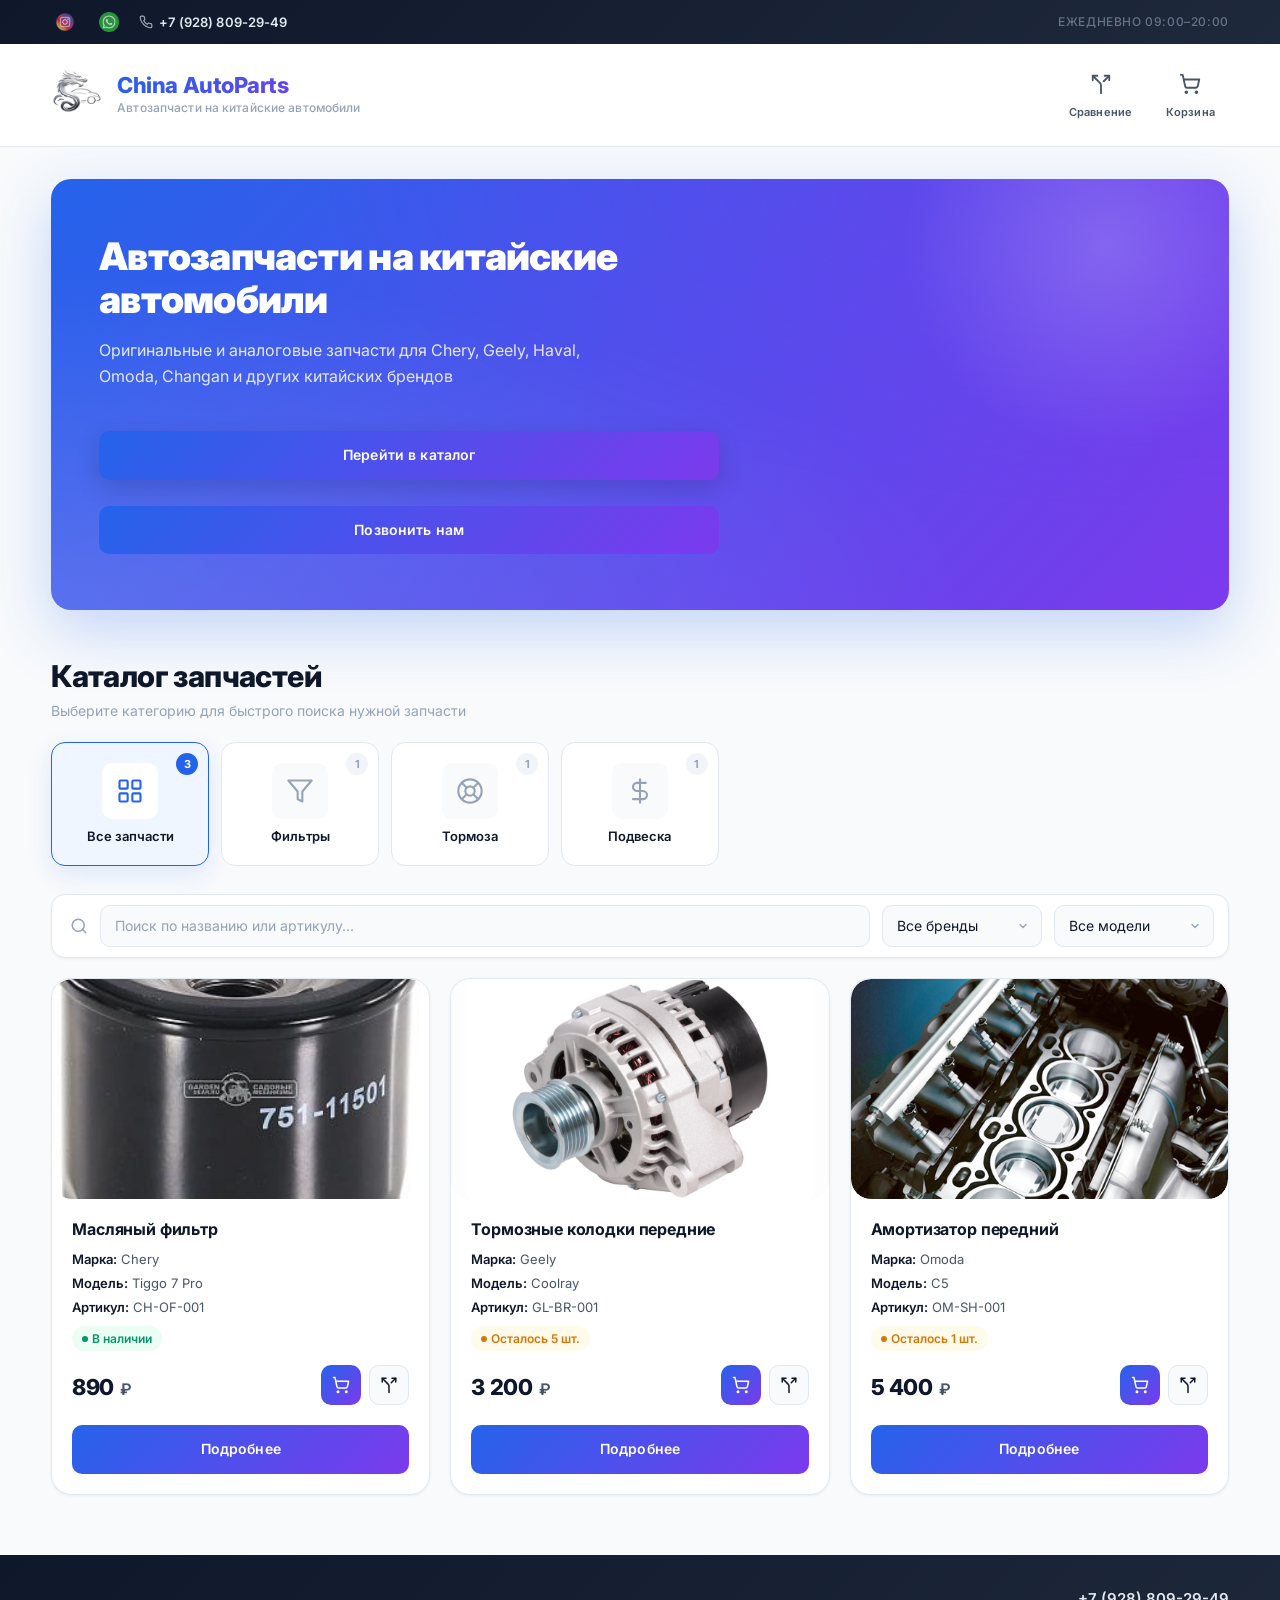
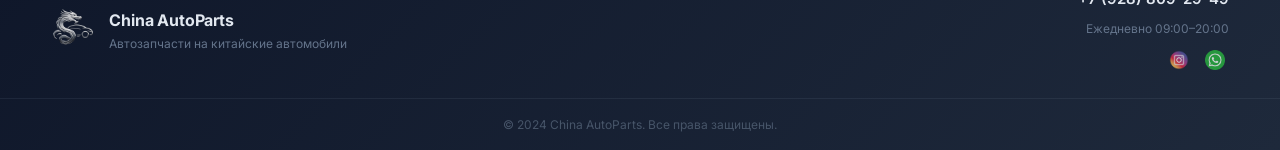
==== commit 364bd85b: "ц" ====
--- a/index.html
+++ b/index.html
@@ -67,7 +67,82 @@
 
 <section class="container">
 
-    <div class="filters">
+    <div class="hero">
+        <div class="hero-content">
+            <h1 class="hero-title">Автозапчасти на китайские автомобили</h1>
+            <p class="hero-subtitle">Оригинальные и аналоговые запчасти для Chery, Geely, Haval, Omoda, Changan и других китайских брендов</p>
+            <div class="hero-actions">
+                <a href="#catalogSection" class="btn btn-hero">Перейти в каталог</a>
+                <a href="tel:+79288092949" class="btn btn-hero-outline">Позвонить нам</a>
+            </div>
+        </div>
+    </div>
+
+    <div class="section-header" id="catalogSection">
+        <h2 class="section-title">Каталог запчастей</h2>
+        <p class="section-subtitle">Выберите категорию для быстрого поиска нужной запчасти</p>
+    </div>
+
+    <div class="categories" id="categories">
+        <button class="category-card active" data-category="">
+            <div class="category-icon">
+                <svg width="28" height="28" viewBox="0 0 24 24" fill="none" stroke="currentColor" stroke-width="1.8" stroke-linecap="round" stroke-linejoin="round"><rect width="7" height="7" x="3" y="3" rx="1"/><rect width="7" height="7" x="14" y="3" rx="1"/><rect width="7" height="7" x="14" y="14" rx="1"/><rect width="7" height="7" x="3" y="14" rx="1"/></svg>
+            </div>
+            <span class="category-name">Все запчасти</span>
+            <span class="category-count" id="catCountAll"></span>
+        </button>
+        <button class="category-card" data-category="Фильтры">
+            <div class="category-icon">
+                <svg width="28" height="28" viewBox="0 0 24 24" fill="none" stroke="currentColor" stroke-width="1.8" stroke-linecap="round" stroke-linejoin="round"><polygon points="22 3 2 3 10 12.46 10 19 14 21 14 12.46 22 3"/></svg>
+            </div>
+            <span class="category-name">Фильтры</span>
+            <span class="category-count" id="catCountFilters"></span>
+        </button>
+        <button class="category-card" data-category="Тормозная система">
+            <div class="category-icon">
+                <svg width="28" height="28" viewBox="0 0 24 24" fill="none" stroke="currentColor" stroke-width="1.8" stroke-linecap="round" stroke-linejoin="round"><circle cx="12" cy="12" r="10"/><circle cx="12" cy="12" r="4"/><line x1="4.93" y1="4.93" x2="9.17" y2="9.17"/><line x1="14.83" y1="14.83" x2="19.07" y2="19.07"/><line x1="14.83" y1="9.17" x2="19.07" y2="4.93"/><line x1="4.93" y1="19.07" x2="9.17" y2="14.83"/></svg>
+            </div>
+            <span class="category-name">Тормоза</span>
+            <span class="category-count" id="catCountBrakes"></span>
+        </button>
+        <button class="category-card" data-category="Подвеска">
+            <div class="category-icon">
+                <svg width="28" height="28" viewBox="0 0 24 24" fill="none" stroke="currentColor" stroke-width="1.8" stroke-linecap="round" stroke-linejoin="round"><path d="M12 2v20"/><path d="M17 5H9.5a3.5 3.5 0 0 0 0 7h5a3.5 3.5 0 0 1 0 7H6"/></svg>
+            </div>
+            <span class="category-name">Подвеска</span>
+            <span class="category-count" id="catCountSuspension"></span>
+        </button>
+        <button class="category-card" data-category="Двигатель">
+            <div class="category-icon">
+                <svg width="28" height="28" viewBox="0 0 24 24" fill="none" stroke="currentColor" stroke-width="1.8" stroke-linecap="round" stroke-linejoin="round"><path d="M7 10h10"/><path d="M7 14h10"/><circle cx="12" cy="12" r="9"/><path d="m15.5 8.5-3 3 3 3"/></svg>
+            </div>
+            <span class="category-name">Двигатель</span>
+            <span class="category-count" id="catCountEngine"></span>
+        </button>
+        <button class="category-card" data-category="Электрика">
+            <div class="category-icon">
+                <svg width="28" height="28" viewBox="0 0 24 24" fill="none" stroke="currentColor" stroke-width="1.8" stroke-linecap="round" stroke-linejoin="round"><polygon points="13 2 3 14 12 14 11 22 21 10 12 10 13 2"/></svg>
+            </div>
+            <span class="category-name">Электрика</span>
+            <span class="category-count" id="catCountElectric"></span>
+        </button>
+        <button class="category-card" data-category="Кузов">
+            <div class="category-icon">
+                <svg width="28" height="28" viewBox="0 0 24 24" fill="none" stroke="currentColor" stroke-width="1.8" stroke-linecap="round" stroke-linejoin="round"><path d="M5 17h2a2 2 0 0 0 2-2V5a2 2 0 0 0-2-2H5a2 2 0 0 0-2 2v10a2 2 0 0 0 2 2z"/><path d="M14 17h2a2 2 0 0 0 2-2V9a2 2 0 0 0-2-2h-2a2 2 0 0 0-2 2v6a2 2 0 0 0 2 2z"/><path d="M3 21h18"/></svg>
+            </div>
+            <span class="category-name">Кузов</span>
+            <span class="category-count" id="catCountBody"></span>
+        </button>
+        <button class="category-card" data-category="Рулевое">
+            <div class="category-icon">
+                <svg width="28" height="28" viewBox="0 0 24 24" fill="none" stroke="currentColor" stroke-width="1.8" stroke-linecap="round" stroke-linejoin="round"><circle cx="12" cy="12" r="10"/><path d="M12 16v-4"/><path d="M12 8h.01"/></svg>
+            </div>
+            <span class="category-name">Рулевое</span>
+            <span class="category-count" id="catCountSteering"></span>
+        </button>
+    </div>
+
+    <div class="filters" id="filtersBlock">
         <div class="filter-icon">
             <svg width="18" height="18" viewBox="0 0 24 24" fill="none" stroke="currentColor" stroke-width="2" stroke-linecap="round" stroke-linejoin="round"><circle cx="11" cy="11" r="8"/><path d="m21 21-4.3-4.3"/></svg>
         </div>
--- a/css/style.css
+++ b/css/style.css
@@ -341,6 +341,212 @@
 }
 
 /* ============================================
+   HERO SECTION
+   ============================================ */
+
+.hero {
+    margin:32px 0 16px;
+    background:var(--gradient-primary);
+    background-image:radial-gradient(ellipse at top right, rgba(124,58,237,.35) 0%, transparent 55%),
+                     radial-gradient(ellipse at bottom left, rgba(255,255,255,.15) 0%, transparent 55%),
+                     var(--gradient-primary);
+    border-radius:var(--radius-lg);
+    padding:56px 48px;
+    position:relative;
+    overflow:hidden;
+    box-shadow:0 20px 60px rgba(37,99,235,.25);
+    animation:fadeInUp .5s ease;
+}
+
+.hero::after {
+    content:'';
+    position:absolute;
+    top:-40%;
+    right:-10%;
+    width:480px;
+    height:480px;
+    border-radius:50%;
+    background:radial-gradient(circle, rgba(255,255,255,.18) 0%, transparent 60%);
+    pointer-events:none;
+}
+
+.hero-content {
+    position:relative;
+    z-index:1;
+    max-width:620px;
+}
+
+.hero-title {
+    font-size:38px;
+    font-weight:900;
+    color:#fff;
+    letter-spacing:-.02em;
+    line-height:1.15;
+    margin-bottom:16px;
+}
+
+.hero-subtitle {
+    font-size:16px;
+    color:rgba(255,255,255,.85);
+    line-height:1.6;
+    margin-bottom:28px;
+    max-width:520px;
+}
+
+.hero-actions {
+    display:flex;
+    gap:12px;
+    flex-wrap:wrap;
+}
+
+.btn-hero {
+    background:#fff;
+    color:var(--primary);
+    width:auto;
+    padding:14px 28px;
+    border-radius:12px;
+    box-shadow:0 8px 24px rgba(0,0,0,.15);
+}
+
+.btn-hero:hover {
+    transform:translateY(-2px);
+    box-shadow:0 12px 32px rgba(0,0,0,.2);
+    color:var(--primary-hover);
+}
+
+.btn-hero-outline {
+    background:rgba(255,255,255,.12);
+    color:#fff;
+    width:auto;
+    padding:14px 28px;
+    border-radius:12px;
+    border:1.5px solid rgba(255,255,255,.4);
+    backdrop-filter:blur(8px);
+}
+
+.btn-hero-outline:hover {
+    background:rgba(255,255,255,.2);
+    border-color:rgba(255,255,255,.6);
+    box-shadow:none;
+}
+
+/* ============================================
+   SECTION HEADER
+   ============================================ */
+
+.section-header {
+    padding:32px 0 20px;
+    animation:fadeInUp .5s ease .05s both;
+}
+
+.section-title {
+    font-size:30px;
+    font-weight:800;
+    letter-spacing:-.02em;
+    line-height:1.2;
+}
+
+.section-subtitle {
+    font-size:14px;
+    color:var(--muted);
+    margin-top:6px;
+}
+
+/* ============================================
+   CATEGORIES
+   ============================================ */
+
+.categories {
+    display:grid;
+    grid-template-columns:repeat(auto-fill, minmax(150px, 1fr));
+    gap:12px;
+    margin-bottom:8px;
+}
+
+.category-card {
+    display:flex;
+    flex-direction:column;
+    align-items:center;
+    justify-content:center;
+    gap:10px;
+    padding:20px 12px;
+    background:var(--card);
+    border:1.5px solid var(--border);
+    border-radius:var(--radius);
+    cursor:pointer;
+    transition:var(--transition);
+    position:relative;
+    font-family:inherit;
+}
+
+.category-card:hover {
+    border-color:var(--primary);
+    background:var(--primary-light);
+    transform:translateY(-3px);
+    box-shadow:0 8px 24px var(--primary-glow);
+}
+
+.category-card.active {
+    border-color:var(--primary);
+    background:var(--primary-light);
+    box-shadow:0 8px 24px var(--primary-glow);
+}
+
+.category-card .category-icon {
+    width:56px;
+    height:56px;
+    border-radius:var(--radius-sm);
+    background:var(--bg);
+    display:flex;
+    align-items:center;
+    justify-content:center;
+    color:var(--muted);
+    transition:var(--transition);
+}
+
+.category-card:hover .category-icon,
+.category-card.active .category-icon {
+    background:var(--card);
+    color:var(--primary);
+}
+
+.category-name {
+    font-size:13px;
+    font-weight:600;
+    color:var(--text);
+    text-align:center;
+    line-height:1.2;
+}
+
+.category-count {
+    position:absolute;
+    top:10px;
+    right:10px;
+    min-width:22px;
+    height:22px;
+    padding:0 6px;
+    border-radius:20px;
+    background:var(--bg-subtle);
+    color:var(--muted);
+    font-size:11px;
+    font-weight:700;
+    display:flex;
+    align-items:center;
+    justify-content:center;
+    transition:var(--transition);
+}
+
+.category-card:hover .category-count,
+.category-card.active .category-count {
+    background:var(--primary);
+    color:#fff;
+}
+
+.category-card .category-count:empty {
+    background:transparent;
+}
+
+/* ============================================
    FILTERS
    ============================================ */
 
@@ -423,7 +629,7 @@
 .card {
     background:var(--card);
     border-radius:var(--radius-lg);
-    overflow:hidden;
+    overflow:visible;
     box-shadow:var(--shadow-sm);
     transition:var(--transition);
     display:flex;
@@ -431,12 +637,27 @@
     border:1px solid var(--border);
     animation:fadeInUp .5s ease both;
     position:relative;
+    z-index:0;
 }
 
 .card:hover {
     transform:translateY(-6px);
     box-shadow:var(--shadow-lg);
     border-color:transparent;
+}
+
+.card-media {
+    position:relative;
+    z-index:1;
+    transition:var(--transition);
+    border-radius:var(--radius-lg);
+    overflow:hidden;
+}
+
+.card:hover .card-media {
+    transform:scale(1.08);
+    z-index:3;
+    overflow:visible;
 }
 
 .card img {
@@ -445,11 +666,8 @@
     object-fit:cover;
     background:var(--bg-subtle);
     border-radius:var(--radius-lg);
-    transition:transform .4s cubic-bezier(.4,0,.2,1);
-}
-
-.card:hover img {
-    transform:scale(1.03);
+    display:block;
+    transition:var(--transition);
 }
 
 .card-content {
@@ -1184,6 +1402,38 @@
 }
 
 @media (max-width:600px) {
+    .hero {
+        padding:36px 24px;
+        margin-top:20px;
+    }
+
+    .hero-title {
+        font-size:26px;
+    }
+
+    .hero-subtitle {
+        font-size:14px;
+    }
+
+    .hero-actions {
+        flex-direction:column;
+    }
+
+    .btn-hero,
+    .btn-hero-outline {
+        width:100%;
+        text-align:center;
+        justify-content:center;
+    }
+
+    .section-title {
+        font-size:24px;
+    }
+
+    .categories {
+        grid-template-columns:repeat(2, 1fr);
+    }
+
     .header-text h1 {
         font-size:18px;
     }
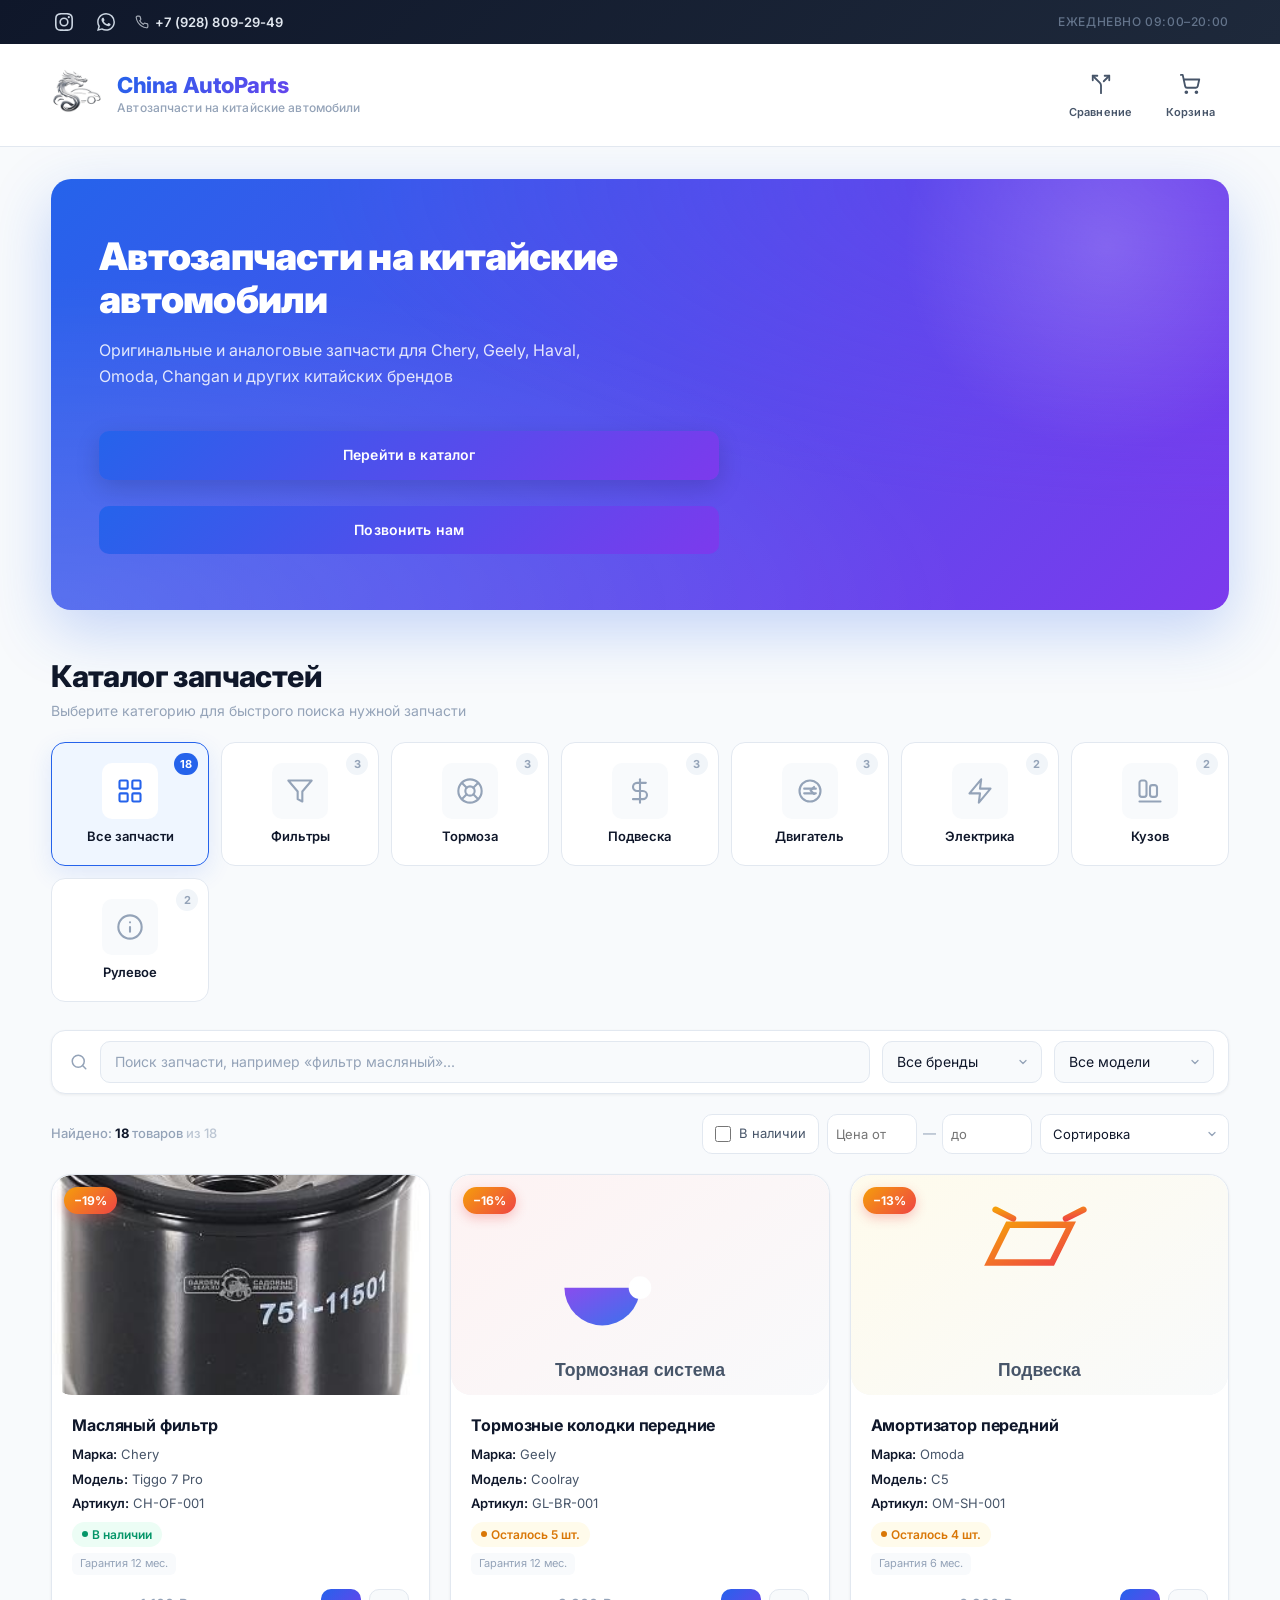
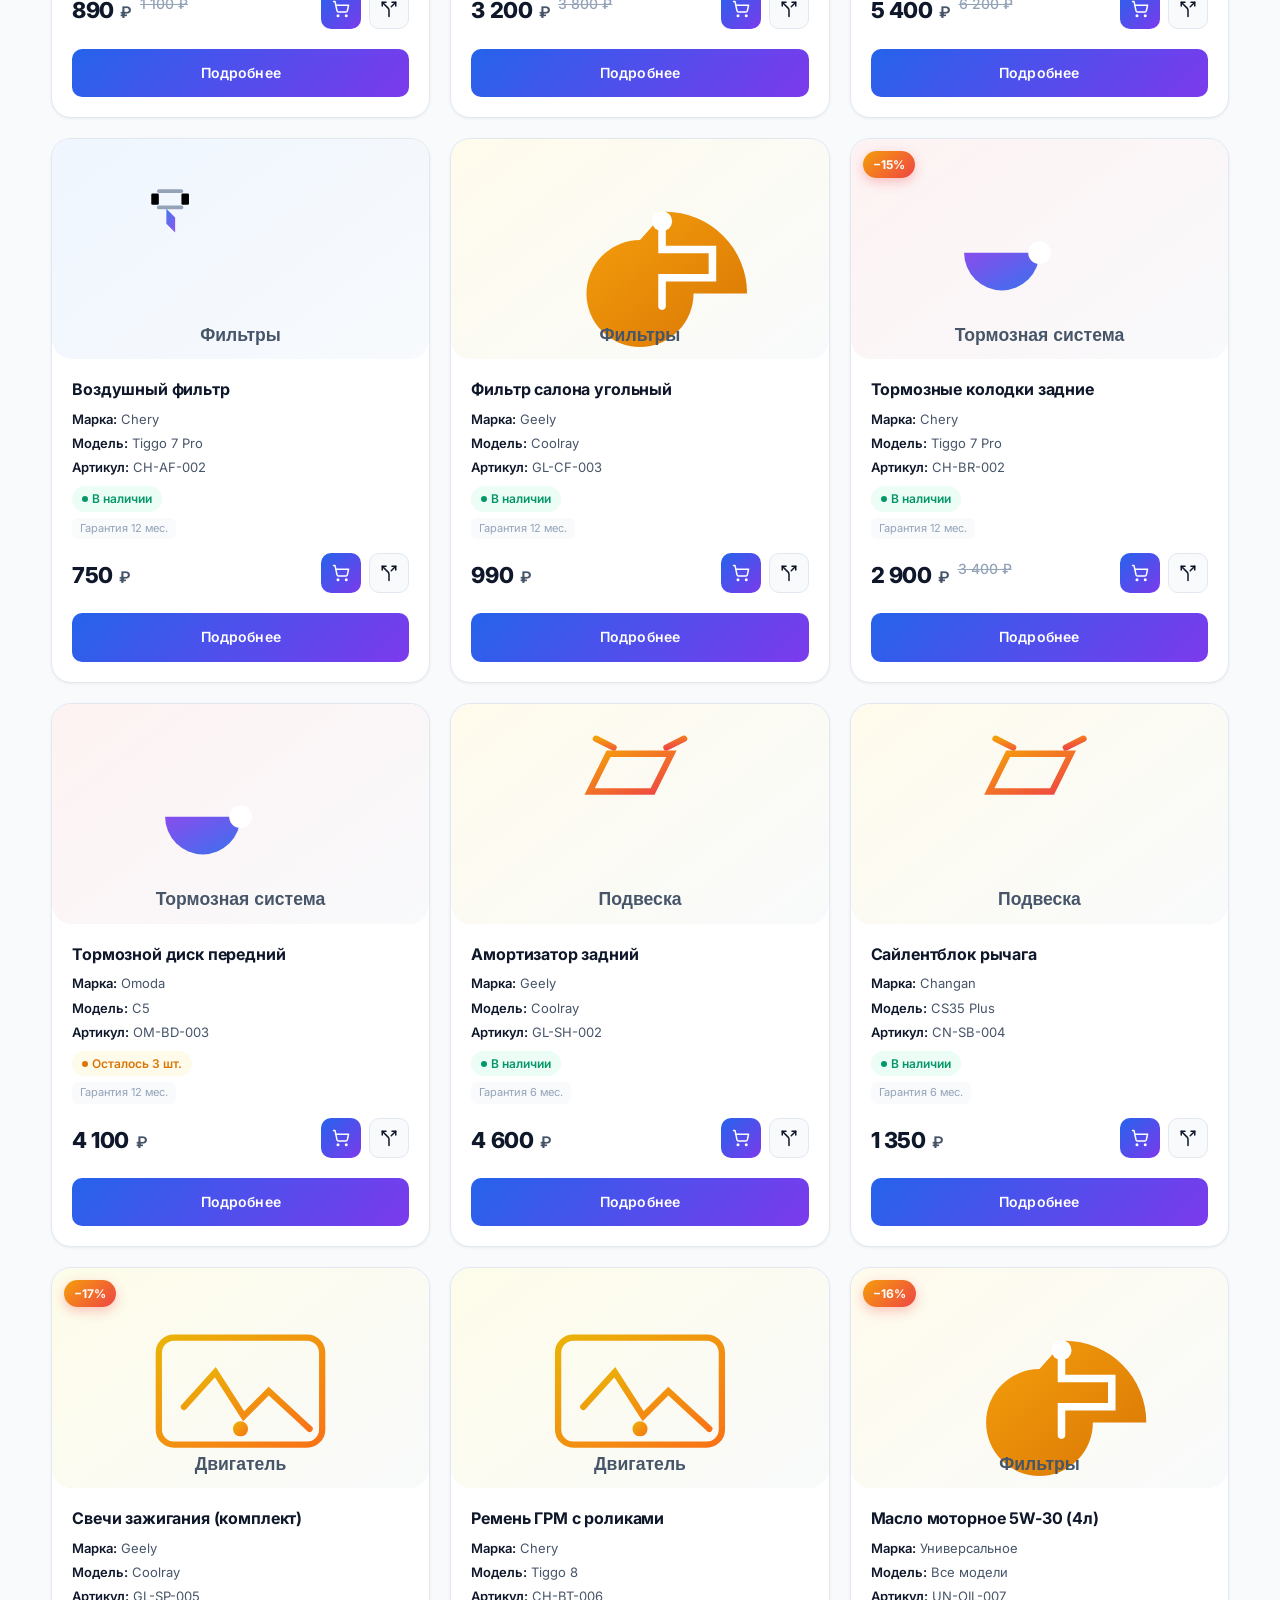
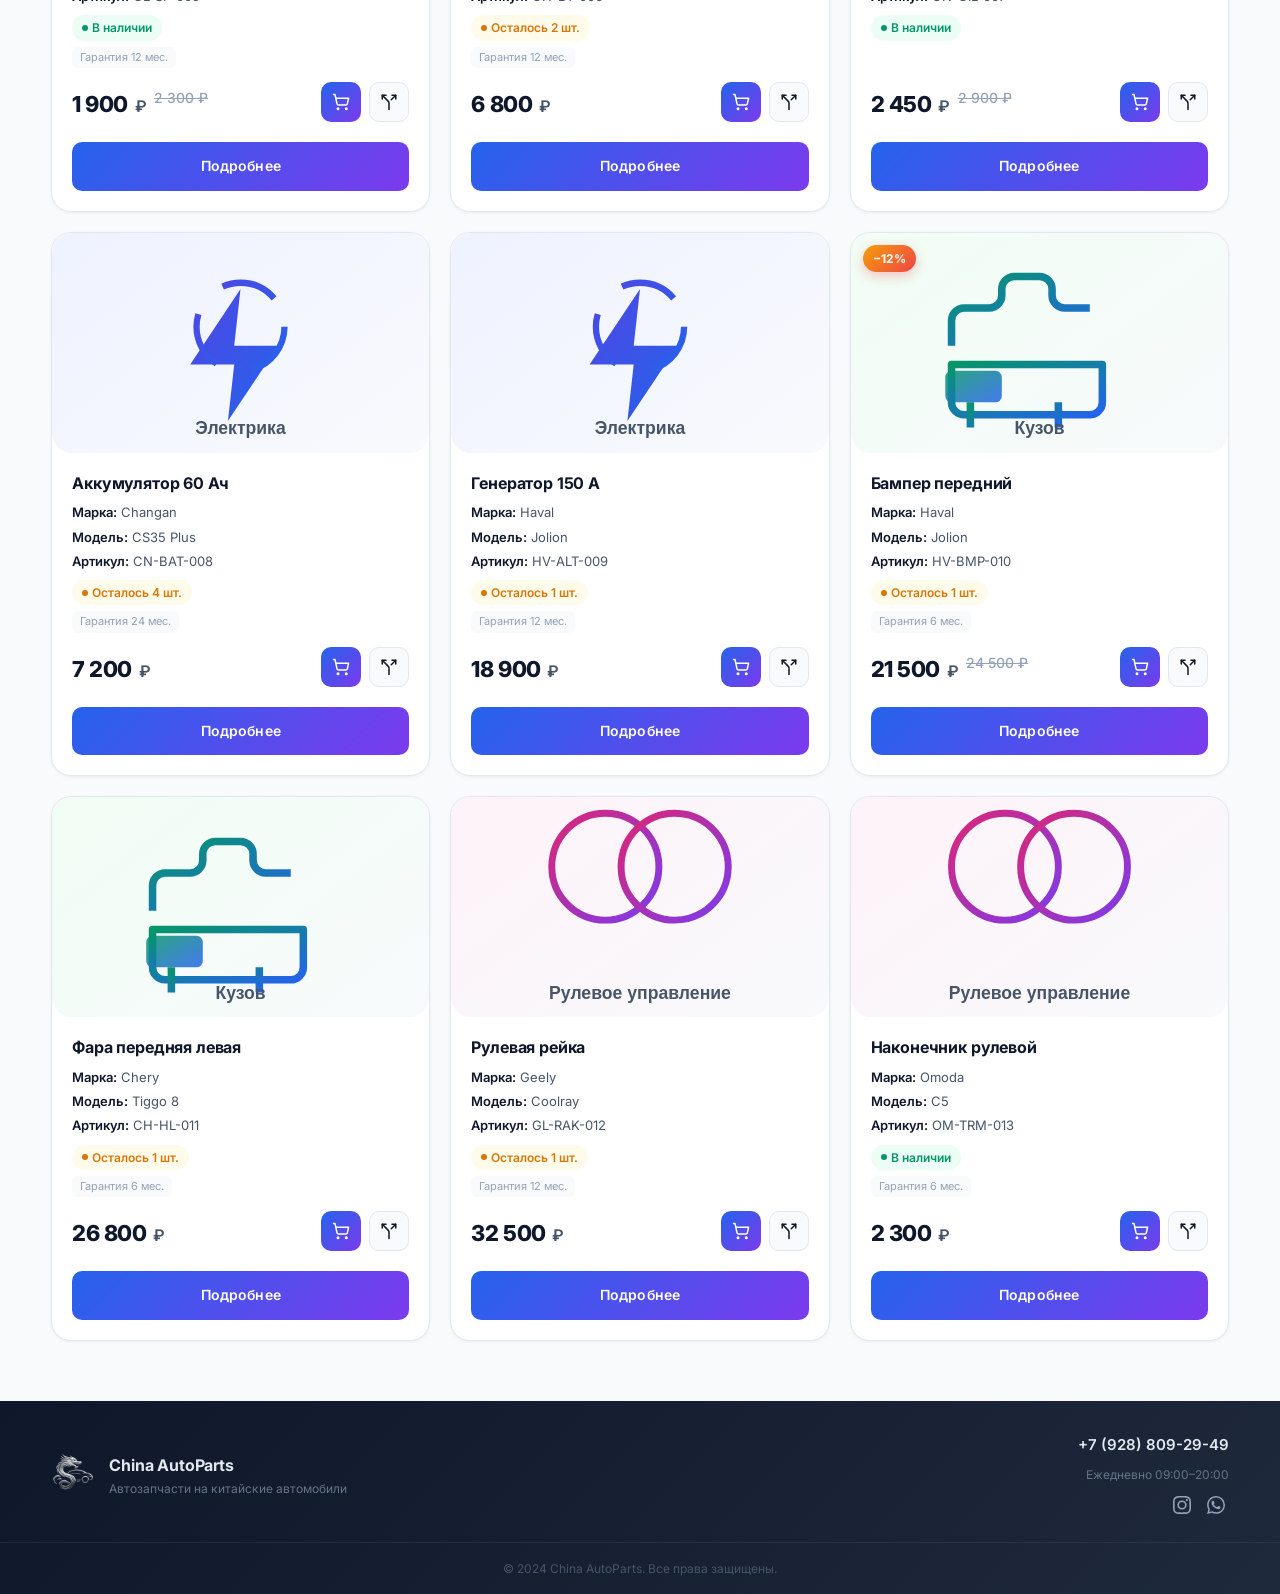
==== commit ba0f2ce1: "12" ====
--- a/index.html
+++ b/index.html
@@ -4,7 +4,17 @@
     <meta charset="UTF-8">
     <meta name="viewport" content="width=device-width, initial-scale=1.0">
     <title>China AutoParts — Автозапчасти на китайские автомобили</title>
-
+    <meta name="description" content="Оригинальные и аналоговые запчасти для китайских автомобилей Chery, Geely, Haval, Omoda, Changan. Быстрая доставка, гарантия качества.">
+    <meta name="theme-color" content="#2563eb">
+
+    <!-- Open Graph -->
+    <meta property="og:type" content="website">
+    <meta property="og:title" content="China AutoParts — Автозапчасти на китайские автомобили">
+    <meta property="og:description" content="Оригинальные и аналоговые запчасти для китайских автомобилей. Быстрая доставка, гарантия качества.">
+    <meta property="og:locale" content="ru_RU">
+
+    <link rel="icon" type="image/svg+xml" href="images/favicon.svg">
+    <link rel="manifest" href="manifest.json">
     <link rel="preconnect" href="https://fonts.googleapis.com">
     <link rel="preconnect" href="https://fonts.gstatic.com" crossorigin>
     <link href="https://fonts.googleapis.com/css2?family=Inter:wght@400;500;600;700;800;900&display=swap" rel="stylesheet">
@@ -18,11 +28,11 @@
         <div class="top-bar-left">
             <a href="https://www.instagram.com/china_dag_motors?igsh=ZG82cXB0ZDJwdmo2"
                target="_blank" class="top-icon">
-                <img src="images/instagram_logo.png" alt="Instagram">
+                <svg width="18" height="18" viewBox="0 0 24 24" fill="currentColor"><path d="M12 2.163c3.204 0 3.584.012 4.85.07 3.252.148 4.771 1.691 4.919 4.919.058 1.265.069 1.645.069 4.849 0 3.205-.012 3.584-.069 4.849-.149 3.225-1.664 4.771-4.919 4.919-1.266.058-1.644.07-4.85.07-3.204 0-3.584-.012-4.849-.07-3.26-.149-4.771-1.699-4.919-4.92-.058-1.265-.07-1.644-.07-4.849 0-3.204.013-3.583.07-4.849.149-3.227 1.664-4.771 4.919-4.919 1.266-.057 1.645-.069 4.849-.069zM12 0C8.741 0 8.333.014 7.053.072 2.695.272.273 2.69.073 7.052.014 8.333 0 8.741 0 12c0 3.259.014 3.668.072 4.948.2 4.358 2.618 6.78 6.98 6.98C8.333 23.986 8.741 24 12 24c3.259 0 3.668-.014 4.948-.072 4.354-.2 6.782-2.618 6.979-6.98.059-1.28.073-1.689.073-4.948 0-3.259-.014-3.667-.072-4.947-.196-4.354-2.617-6.78-6.979-6.98C15.668.014 15.259 0 12 0zm0 5.838a6.162 6.162 0 1 0 0 12.324 6.162 6.162 0 0 0 0-12.324zM12 16a4 4 0 1 1 0-8 4 4 0 0 1 0 8zm6.406-11.845a1.44 1.44 0 1 0 0 2.881 1.44 1.44 0 0 0 0-2.881z"/></svg>
             </a>
             <a href="https://wa.me/message/VURZ2TKA3WSGA1"
                target="_blank" class="top-icon">
-                <img src="images/whatsapp_logo.png" alt="WhatsApp">
+                <svg width="18" height="18" viewBox="0 0 24 24" fill="currentColor"><path d="M17.472 14.382c-.297-.149-1.758-.867-2.03-.967-.273-.099-.471-.148-.67.15-.197.297-.767.966-.94 1.164-.173.199-.347.223-.644.075-.297-.15-1.255-.463-2.39-1.475-.883-.788-1.48-1.761-1.653-2.059-.173-.297-.018-.458.13-.606.134-.133.297-.347.446-.52.149-.174.198-.298.298-.497.099-.198.05-.371-.025-.52-.075-.149-.669-1.612-.916-2.207-.242-.579-.487-.5-.669-.51-.173-.008-.371-.01-.57-.01-.198 0-.52.074-.792.372-.272.297-1.04 1.016-1.04 2.479 0 1.462 1.065 2.875 1.213 3.074.149.198 2.096 3.2 5.077 4.487.709.306 1.262.489 1.694.625.712.227 1.36.195 1.871.118.571-.085 1.758-.719 2.006-1.413.248-.694.248-1.289.173-1.413-.074-.124-.272-.198-.57-.347m-5.421 7.403h-.004a9.87 9.87 0 0 1-5.031-1.378l-.361-.214-3.741.982.998-3.648-.235-.374a9.86 9.86 0 0 1-1.51-5.26c.001-5.45 4.436-9.884 9.888-9.884 2.64 0 5.122 1.03 6.988 2.898a9.825 9.825 0 0 1 2.893 6.994c-.003 5.45-4.437 9.884-9.885 9.884m8.413-18.297A11.815 11.815 0 0 0 12.05 0C5.495 0 .16 5.335.157 11.892c0 2.096.547 4.142 1.588 5.945L.057 24l6.305-1.654a11.882 11.882 0 0 0 5.683 1.448h.005c6.554 0 11.89-5.335 11.893-11.893a11.821 11.821 0 0 0-3.48-8.413Z"/></svg>
             </a>
             <a href="tel:+79288092949" class="top-phone">
                 <svg width="14" height="14" viewBox="0 0 24 24" fill="none" stroke="currentColor" stroke-width="2" stroke-linecap="round" stroke-linejoin="round"><path d="M22 16.92v3a2 2 0 0 1-2.18 2 19.79 19.79 0 0 1-8.63-3.07 19.5 19.5 0 0 1-6-6 19.79 19.79 0 0 1-3.07-8.67A2 2 0 0 1 4.11 2h3a2 2 0 0 1 2 1.72 12.84 12.84 0 0 0 .7 2.81 2 2 0 0 1-.45 2.11L8.09 9.91a16 16 0 0 0 6 6l1.27-1.27a2 2 0 0 1 2.11-.45 12.84 12.84 0 0 0 2.81.7A2 2 0 0 1 22 16.92z"></path></svg>
@@ -146,10 +156,14 @@
         <div class="filter-icon">
             <svg width="18" height="18" viewBox="0 0 24 24" fill="none" stroke="currentColor" stroke-width="2" stroke-linecap="round" stroke-linejoin="round"><circle cx="11" cy="11" r="8"/><path d="m21 21-4.3-4.3"/></svg>
         </div>
-        <input
-            type="text"
-            id="searchInput"
-            placeholder="Поиск по названию или артикулу...">
+        <div class="search-wrap">
+            <input
+                type="text"
+                id="searchInput"
+                class="filters-input"
+                placeholder="Поиск запчасти, например «фильтр масляный»...">
+            <div class="autocomplete-list" id="autocompleteList"></div>
+        </div>
 
         <select id="brandFilter">
             <option value="">Все марки</option>
@@ -158,6 +172,29 @@
         <select id="modelFilter">
             <option value="">Все модели</option>
         </select>
+    </div>
+
+    <div class="toolbar">
+        <div class="toolbar-results" id="resultsCount"></div>
+        <div class="toolbar-controls">
+            <label class="in-stock-only">
+                <input type="checkbox" id="inStockOnly">
+                В наличии
+            </label>
+            <div class="price-range">
+                <input type="number" id="priceMin" placeholder="Цена от" min="0" step="100">
+                <span>—</span>
+                <input type="number" id="priceMax" placeholder="до" min="0" step="100">
+            </div>
+            <select class="sort-select" id="sortSelect">
+                <option value="default">Сортировка</option>
+                <option value="price-asc">Цена: по возрастанию</option>
+                <option value="price-desc">Цена: по убыванию</option>
+                <option value="name-asc">Название: А—Я</option>
+                <option value="name-desc">Название: Я—А</option>
+                <option value="stock-desc">Наличие: больше</option>
+            </select>
+        </div>
     </div>
 
     <div id="catalog" class="catalog"></div>
@@ -180,10 +217,10 @@
             <p class="footer-hours">Ежедневно 09:00–20:00</p>
             <div class="footer-socials">
                 <a href="https://www.instagram.com/china_dag_motors?igsh=ZG82cXB0ZDJwdmo2" target="_blank" class="top-icon">
-                    <img src="images/instagram_logo.png" alt="Instagram">
+                    <svg width="18" height="18" viewBox="0 0 24 24" fill="currentColor"><path d="M12 2.163c3.204 0 3.584.012 4.85.07 3.252.148 4.771 1.691 4.919 4.919.058 1.265.069 1.645.069 4.849 0 3.205-.012 3.584-.069 4.849-.149 3.225-1.664 4.771-4.919 4.919-1.266.058-1.644.07-4.85.07-3.204 0-3.584-.012-4.849-.07-3.26-.149-4.771-1.699-4.919-4.92-.058-1.265-.07-1.644-.07-4.849 0-3.204.013-3.583.07-4.849.149-3.227 1.664-4.771 4.919-4.919 1.266-.057 1.645-.069 4.849-.069zM12 0C8.741 0 8.333.014 7.053.072 2.695.272.273 2.69.073 7.052.014 8.333 0 8.741 0 12c0 3.259.014 3.668.072 4.948.2 4.358 2.618 6.78 6.98 6.98C8.333 23.986 8.741 24 12 24c3.259 0 3.668-.014 4.948-.072 4.354-.2 6.782-2.618 6.979-6.98.059-1.28.073-1.689.073-4.948 0-3.259-.014-3.667-.072-4.947-.196-4.354-2.617-6.78-6.979-6.98C15.668.014 15.259 0 12 0zm0 5.838a6.162 6.162 0 1 0 0 12.324 6.162 6.162 0 0 0 0-12.324zM12 16a4 4 0 1 1 0-8 4 4 0 0 1 0 8zm6.406-11.845a1.44 1.44 0 1 0 0 2.881 1.44 1.44 0 0 0 0-2.881z"/></svg>
                 </a>
                 <a href="https://wa.me/message/VURZ2TKA3WSGA1" target="_blank" class="top-icon">
-                    <img src="images/whatsapp_logo.png" alt="WhatsApp">
+                    <svg width="18" height="18" viewBox="0 0 24 24" fill="currentColor"><path d="M17.472 14.382c-.297-.149-1.758-.867-2.03-.967-.273-.099-.471-.148-.67.15-.197.297-.767.966-.94 1.164-.173.199-.347.223-.644.075-.297-.15-1.255-.463-2.39-1.475-.883-.788-1.48-1.761-1.653-2.059-.173-.297-.018-.458.13-.606.134-.133.297-.347.446-.52.149-.174.198-.298.298-.497.099-.198.05-.371-.025-.52-.075-.149-.669-1.612-.916-2.207-.242-.579-.487-.5-.669-.51-.173-.008-.371-.01-.57-.01-.198 0-.52.074-.792.372-.272.297-1.04 1.016-1.04 2.479 0 1.462 1.065 2.875 1.213 3.074.149.198 2.096 3.2 5.077 4.487.709.306 1.262.489 1.694.625.712.227 1.36.195 1.871.118.571-.085 1.758-.719 2.006-1.413.248-.694.248-1.289.173-1.413-.074-.124-.272-.198-.57-.347m-5.421 7.403h-.004a9.87 9.87 0 0 1-5.031-1.378l-.361-.214-3.741.982.998-3.648-.235-.374a9.86 9.86 0 0 1-1.51-5.26c.001-5.45 4.436-9.884 9.888-9.884 2.64 0 5.122 1.03 6.988 2.898a9.825 9.825 0 0 1 2.893 6.994c-.003 5.45-4.437 9.884-9.885 9.884m8.413-18.297A11.815 11.815 0 0 0 12.05 0C5.495 0 .16 5.335.157 11.892c0 2.096.547 4.142 1.588 5.945L.057 24l6.305-1.654a11.882 11.882 0 0 0 5.683 1.448h.005c6.554 0 11.89-5.335 11.893-11.893a11.821 11.821 0 0 0-3.48-8.413Z"/></svg>
                 </a>
             </div>
         </div>
@@ -195,7 +232,10 @@
     </div>
 </footer>
 
+<script src="js/common.js"></script>
 <script src="js/index.js"></script>
+
+<!-- Yandex.Metrika / Google Analytics: вставьте код счётчика здесь -->
 
 </body>
 </html>
--- a/css/style.css
+++ b/css/style.css
@@ -1487,3 +1487,726 @@
         flex:1;
     }
 }
+
+/* ============================================
+   TOASTS
+   ============================================ */
+
+.toast-wrap {
+    position:fixed;
+    top:20px;
+    right:20px;
+    z-index:1000;
+    display:flex;
+    flex-direction:column;
+    gap:10px;
+    pointer-events:none;
+}
+
+.toast {
+    display:flex;
+    align-items:center;
+    gap:10px;
+    background:var(--card);
+    border:1px solid var(--border);
+    border-radius:var(--radius-sm);
+    padding:12px 16px;
+    font-size:14px;
+    font-weight:500;
+    color:var(--text);
+    box-shadow:var(--shadow-lg);
+    transform:translateX(120%);
+    opacity:0;
+    transition:transform .3s cubic-bezier(.4,0,.2,1), opacity .3s ease;
+    max-width:340px;
+    pointer-events:auto;
+}
+.toast.show {
+    transform:translateX(0);
+    opacity:1;
+}
+
+.toast-icon {
+    display:flex;
+    align-items:center;
+    justify-content:center;
+    flex-shrink:0;
+}
+
+.toast-success .toast-icon { color:var(--success); }
+.toast-success { border-left:4px solid var(--success); }
+
+.toast-info .toast-icon { color:var(--primary); }
+.toast-info { border-left:4px solid var(--primary); }
+
+.toast-error .toast-icon { color:var(--danger); }
+.toast-error { border-left:4px solid var(--danger); }
+
+/* ============================================
+   MODAL (заказ)
+   ============================================ */
+
+.modal-overlay {
+    position:fixed;
+    inset:0;
+    background:rgba(15,23,42,.6);
+    backdrop-filter:blur(6px);
+    display:flex;
+    align-items:center;
+    justify-content:center;
+    padding:20px;
+    z-index:500;
+    opacity:0;
+    transition:opacity .25s ease;
+}
+.modal-overlay.show {
+    opacity:1;
+}
+
+.modal {
+    background:var(--card);
+    border-radius:var(--radius-lg);
+    padding:36px 32px;
+    max-width:460px;
+    width:100%;
+    position:relative;
+    box-shadow:var(--shadow-lg);
+    transform:translateY(20px) scale(.97);
+    transition:transform .25s cubic-bezier(.4,0,.2,1);
+}
+
+.modal-overlay.show .modal {
+    transform:translateY(0) scale(1);
+}
+
+.modal-close {
+    position:absolute;
+    top:14px;
+    right:14px;
+    width:34px;
+    height:34px;
+    border-radius:10px;
+    border:none;
+    background:var(--bg);
+    color:var(--text-secondary);
+    cursor:pointer;
+    display:flex;
+    align-items:center;
+    justify-content:center;
+    transition:var(--transition);
+}
+.modal-close:hover {
+    background:var(--danger);
+    color:#fff;
+}
+
+.modal-icon {
+    width:56px;
+    height:56px;
+    border-radius:16px;
+    background:var(--primary-light);
+    color:var(--primary);
+    display:flex;
+    align-items:center;
+    justify-content:center;
+    margin-bottom:16px;
+}
+
+.modal h3 {
+    font-size:20px;
+    font-weight:800;
+    letter-spacing:-.01em;
+    margin-bottom:8px;
+}
+
+.modal-hint {
+    font-size:13px;
+    color:var(--muted);
+    line-height:1.6;
+    margin-bottom:16px;
+}
+
+.modal-order-text {
+    background:var(--bg);
+    border:1px solid var(--border-light);
+    border-radius:var(--radius-sm);
+    padding:14px;
+    font-size:13px;
+    line-height:1.7;
+    color:var(--text-secondary);
+    margin-bottom:20px;
+    white-space:pre-line;
+}
+
+.modal-actions {
+    display:flex;
+    flex-direction:column;
+    gap:10px;
+}
+
+.btn-whatsapp {
+    background:#25D366;
+    font-size:15px;
+    padding:14px 24px;
+}
+.btn-whatsapp:hover {
+    background:#1fb257;
+    box-shadow:0 8px 24px rgba(37,211,102,.35);
+}
+
+/* ============================================
+   SKELETON LOADING
+   ============================================ */
+
+.skeleton {
+    background:var(--card);
+    border-radius:var(--radius-lg);
+    border:1px solid var(--border);
+    overflow:hidden;
+}
+
+.skeleton-block {
+    background:linear-gradient(90deg,var(--bg-subtle) 25%,#e8edf3 50%,var(--bg-subtle) 75%);
+    background-size:200% 100%;
+    animation:shimmer 1.4s ease infinite;
+    border-radius:8px;
+}
+
+.skeleton-img {
+    height:220px;
+    border-radius:0;
+}
+
+.skeleton-body {
+    padding:20px;
+    display:flex;
+    flex-direction:column;
+    gap:10px;
+}
+
+.skeleton-line {
+    height:14px;
+    width:80%;
+}
+.skeleton-line.sm { width:50%; }
+.skeleton-line.lg { width:95%; height:20px; }
+
+.skeleton-btn {
+    height:44px;
+    margin-top:10px;
+}
+
+/* ============================================
+   TOOLBAR (sort + price filter)
+   ============================================ */
+
+.toolbar {
+    display:flex;
+    align-items:center;
+    justify-content:space-between;
+    gap:12px;
+    flex-wrap:wrap;
+    margin:8px 0 20px;
+    animation:fadeInUp .5s ease .15s both;
+}
+
+.toolbar-results {
+    font-size:13px;
+    color:var(--muted);
+    font-weight:500;
+}
+
+.toolbar-results strong {
+    color:var(--text);
+}
+
+.toolbar-controls {
+    display:flex;
+    align-items:center;
+    gap:8px;
+    flex-wrap:wrap;
+}
+
+.sort-select {
+    height:40px;
+    border:1.5px solid var(--border);
+    border-radius:var(--radius-sm);
+    padding:0 32px 0 12px;
+    font-size:13px;
+    font-family:inherit;
+    background:var(--card);
+    color:var(--text);
+    cursor:pointer;
+    appearance:none;
+    background-image:url("data:image/svg+xml,%3Csvg xmlns='http://www.w3.org/2000/svg' width='12' height='12' viewBox='0 0 24 24' fill='none' stroke='%2394a3b8' stroke-width='2.5' stroke-linecap='round' stroke-linejoin='round'%3E%3Cpath d='m6 9 6 6 6-6'/%3E%3C/svg%3E");
+    background-repeat:no-repeat;
+    background-position:right 10px center;
+    outline:none;
+    transition:var(--transition);
+}
+.sort-select:focus {
+    border-color:var(--primary);
+    box-shadow:var(--shadow-glow);
+}
+
+.in-stock-only {
+    display:inline-flex;
+    align-items:center;
+    gap:8px;
+    height:40px;
+    padding:0 12px;
+    border:1.5px solid var(--border);
+    border-radius:var(--radius-sm);
+    background:var(--card);
+    font-size:13px;
+    font-family:inherit;
+    color:var(--text-secondary);
+    cursor:pointer;
+    transition:var(--transition);
+    user-select:none;
+    white-space:nowrap;
+}
+.in-stock-only:hover {
+    border-color:var(--primary);
+    color:var(--primary);
+}
+.in-stock-only input {
+    accent-color:var(--primary);
+    width:16px;
+    height:16px;
+    cursor:pointer;
+}
+
+.price-range {
+    display:flex;
+    align-items:center;
+    gap:6px;
+}
+
+.price-range input {
+    width:90px;
+    height:40px;
+    border:1.5px solid var(--border);
+    border-radius:var(--radius-sm);
+    padding:0 8px;
+    font-size:13px;
+    font-family:inherit;
+    background:var(--card);
+    color:var(--text);
+    outline:none;
+    transition:var(--transition);
+}
+.price-range input:focus {
+    border-color:var(--primary);
+    box-shadow:var(--shadow-glow);
+}
+.price-range span {
+    color:var(--muted);
+    font-size:13px;
+}
+
+/* ============================================
+   SEARCH AUTOCOMPLETE
+   ============================================ */
+
+.search-wrap {
+    position:relative;
+    flex:1;
+    min-width:220px;
+}
+
+.search-wrap .filters-input {
+    width:100%;
+}
+
+.autocomplete-list {
+    position:absolute;
+    top:calc(100% + 6px);
+    left:0;
+    right:0;
+    background:var(--card);
+    border:1px solid var(--border);
+    border-radius:var(--radius-sm);
+    box-shadow:var(--shadow-lg);
+    max-height:280px;
+    overflow-y:auto;
+    z-index:50;
+    display:none;
+}
+.autocomplete-list.show {
+    display:block;
+    animation:fadeIn .2s ease;
+}
+
+.autocomplete-item {
+    display:flex;
+    gap:12px;
+    align-items:center;
+    padding:10px 14px;
+    cursor:pointer;
+    border-bottom:1px solid var(--border-light);
+    transition:var(--transition);
+}
+.autocomplete-item:last-child {
+    border-bottom:none;
+}
+.autocomplete-item:hover {
+    background:var(--primary-light);
+}
+.autocomplete-item img {
+    width:40px;
+    height:40px;
+    border-radius:8px;
+    object-fit:cover;
+    background:var(--bg-subtle);
+}
+.autocomplete-item-name {
+    font-size:13px;
+    font-weight:600;
+    color:var(--text);
+}
+.autocomplete-item-meta {
+    font-size:11px;
+    color:var(--muted);
+}
+.autocomplete-item-price {
+    margin-left:auto;
+    font-size:13px;
+    font-weight:700;
+    color:var(--primary);
+    white-space:nowrap;
+}
+
+/* ============================================
+   DISCOUNT BADGE
+   ============================================ */
+
+.card-discount {
+    position:absolute;
+    top:12px;
+    left:12px;
+    z-index:4;
+    background:var(--gradient-warm);
+    color:#fff;
+    font-size:12px;
+    font-weight:700;
+    padding:4px 10px;
+    border-radius:20px;
+    box-shadow:0 4px 12px rgba(239,68,68,.3);
+}
+
+.badge-warranty {
+    display:inline-block;
+    font-size:11px;
+    color:var(--muted);
+    background:var(--bg);
+    padding:2px 8px;
+    border-radius:6px;
+    width:fit-content;
+}
+
+.old-price {
+    font-size:14px;
+    font-weight:500;
+    color:var(--muted);
+    text-decoration:line-through;
+    margin-left:8px;
+}
+
+.price-row {
+    display:flex;
+    align-items:baseline;
+    flex-wrap:wrap;
+    margin-top:auto;
+}
+
+/* ============================================
+   LIGHTBOX
+   ============================================ */
+
+.lightbox {
+    position:fixed;
+    inset:0;
+    background:rgba(15,23,42,.9);
+    z-index:600;
+    display:flex;
+    align-items:center;
+    justify-content:center;
+    opacity:0;
+    transition:opacity .25s ease;
+    cursor:zoom-out;
+}
+.lightbox.show {
+    opacity:1;
+}
+.lightbox img {
+    max-width:90vw;
+    max-height:90vh;
+    border-radius:12px;
+    box-shadow:0 20px 60px rgba(0,0,0,.5);
+    transform:scale(.95);
+    transition:transform .3s cubic-bezier(.4,0,.2,1);
+}
+.lightbox.show img {
+    transform:scale(1);
+}
+.lightbox-close {
+    position:absolute;
+    top:20px;
+    right:20px;
+    z-index:10;
+    width:44px;
+    height:44px;
+    border-radius:12px;
+    background:rgba(255,255,255,.12);
+    border:none;
+    color:#fff;
+    cursor:pointer;
+    display:flex;
+    align-items:center;
+    justify-content:center;
+    transition:var(--transition);
+}
+.lightbox-close:hover {
+    background:var(--danger);
+}
+
+.lightbox-stage {
+    position:fixed;
+    inset:0;
+    display:flex;
+    align-items:center;
+    justify-content:center;
+    overflow:hidden;
+    cursor:zoom-in;
+    touch-action:none;
+}
+.lightbox-stage img {
+    width:100%;
+    height:100%;
+    max-width:none;
+    max-height:none;
+    object-fit:contain;
+    transition:transform .2s cubic-bezier(.4,0,.2,1), opacity .15s ease;
+    user-select:none;
+}
+.lightbox-stage img.fade {
+    opacity:0;
+}
+.lightbox-stage.dragging {
+    cursor:grabbing;
+}
+.lightbox-stage.dragging img {
+    transition:none;
+}
+.lightbox-stage.zoomed {
+    cursor:grab;
+}
+
+.lightbox-nav {
+    position:absolute;
+    top:50%;
+    transform:translateY(-50%);
+    z-index:3;
+    width:48px;
+    height:48px;
+    border-radius:50%;
+    background:rgba(255,255,255,.14);
+    border:1px solid rgba(255,255,255,.12);
+    color:#fff;
+    cursor:pointer;
+    display:flex;
+    align-items:center;
+    justify-content:center;
+    transition:var(--transition);
+}
+.lightbox-nav:hover {
+    background:var(--primary);
+    border-color:var(--primary);
+    transform:translateY(-50%) scale(1.06);
+}
+.lightbox-prev { left:20px; }
+.lightbox-next { right:20px; }
+
+.lightbox-counter {
+    position:absolute;
+    top:20px;
+    left:20px;
+    z-index:3;
+    padding:6px 14px;
+    border-radius:999px;
+    background:rgba(255,255,255,.14);
+    color:#fff;
+    font-size:14px;
+    font-weight:600;
+    letter-spacing:.04em;
+    user-select:none;
+}
+
+.lightbox-tools {
+    position:absolute;
+    bottom:16px;
+    left:50%;
+    transform:translateX(-50%);
+    z-index:3;
+    display:flex;
+    align-items:center;
+    gap:8px;
+    padding:8px 12px;
+    border-radius:999px;
+    background:rgba(255,255,255,.14);
+    border:1px solid rgba(255,255,255,.12);
+    backdrop-filter:blur(8px);
+    user-select:none;
+}
+.zoom-btn {
+    width:32px;
+    height:32px;
+    flex-shrink:0;
+    border-radius:50%;
+    border:none;
+    background:rgba(255,255,255,.16);
+    color:#fff;
+    cursor:pointer;
+    display:flex;
+    align-items:center;
+    justify-content:center;
+    transition:var(--transition);
+}
+.zoom-btn:hover {
+    background:var(--primary);
+}
+.zoom-range {
+    width:120px;
+    cursor:pointer;
+    accent-color:var(--primary);
+}
+.zoom-value {
+    min-width:44px;
+    text-align:center;
+    color:#fff;
+    font-size:13px;
+    font-weight:700;
+    font-variant-numeric:tabular-nums;
+}
+
+/* ============================================
+   PRODUCT PAGE — buy block
+   ============================================ */
+
+.product-buy {
+    display:flex;
+    gap:10px;
+    margin-top:8px;
+    flex-wrap:wrap;
+}
+
+.product-buy .qty-box {
+    height:48px;
+    padding:0 6px;
+}
+.product-buy .qty-btn {
+    width:36px;
+    height:36px;
+    font-size:18px;
+}
+.product-buy .qty-value {
+    min-width:30px;
+    font-size:17px;
+}
+
+.btn-add-cart {
+    margin-top:0;
+    flex:1;
+    min-width:180px;
+}
+
+.gallery-image {
+    cursor:zoom-in;
+}
+
+.recent-section,
+.related-section {
+    padding:20px 0 60px;
+    animation:fadeInUp .5s ease;
+}
+.recent-section .section-title,
+.related-section .section-title {
+    font-size:22px;
+    margin-bottom:20px;
+    padding:0;
+}
+
+.recent-grid,
+.related-grid {
+    display:grid;
+    grid-template-columns:repeat(auto-fill,minmax(240px,1fr));
+    gap:20px;
+}
+
+/* ============================================
+   RESPONSIVE — новые блоки
+   ============================================ */
+
+@media (max-width:900px) {
+    .toolbar {
+        flex-direction:column;
+        align-items:flex-start;
+    }
+    .toolbar-controls {
+        width:100%;
+    }
+    .price-range {
+        flex:1;
+    }
+    .price-range input {
+        width:100%;
+        flex:1;
+    }
+    .modal {
+        padding:28px 22px;
+    }
+}
+
+@media (max-width:600px) {
+    .toolbar-controls {
+        flex-direction:column;
+        align-items:stretch;
+    }
+    .sort-select,
+    .in-stock-only,
+    .price-range,
+    .price-range input {
+        width:100%;
+    }
+    .toast {
+        max-width:calc(100vw - 40px);
+    }
+    .product-buy {
+        flex-direction:column;
+    }
+    .btn-add-cart {
+        min-width:0;
+    }
+    .recent-grid,
+    .related-grid {
+        grid-template-columns:1fr;
+    }
+    .lightbox-prev { left:8px; }
+    .lightbox-next { right:8px; }
+    .lightbox-nav {
+        width:40px;
+        height:40px;
+    }
+    .lightbox-tools {
+        bottom:12px;
+        padding:6px 10px;
+    }
+    .zoom-range {
+        width:90px;
+    }
+    .lightbox-counter {
+        top:12px;
+        left:12px;
+    }
+}
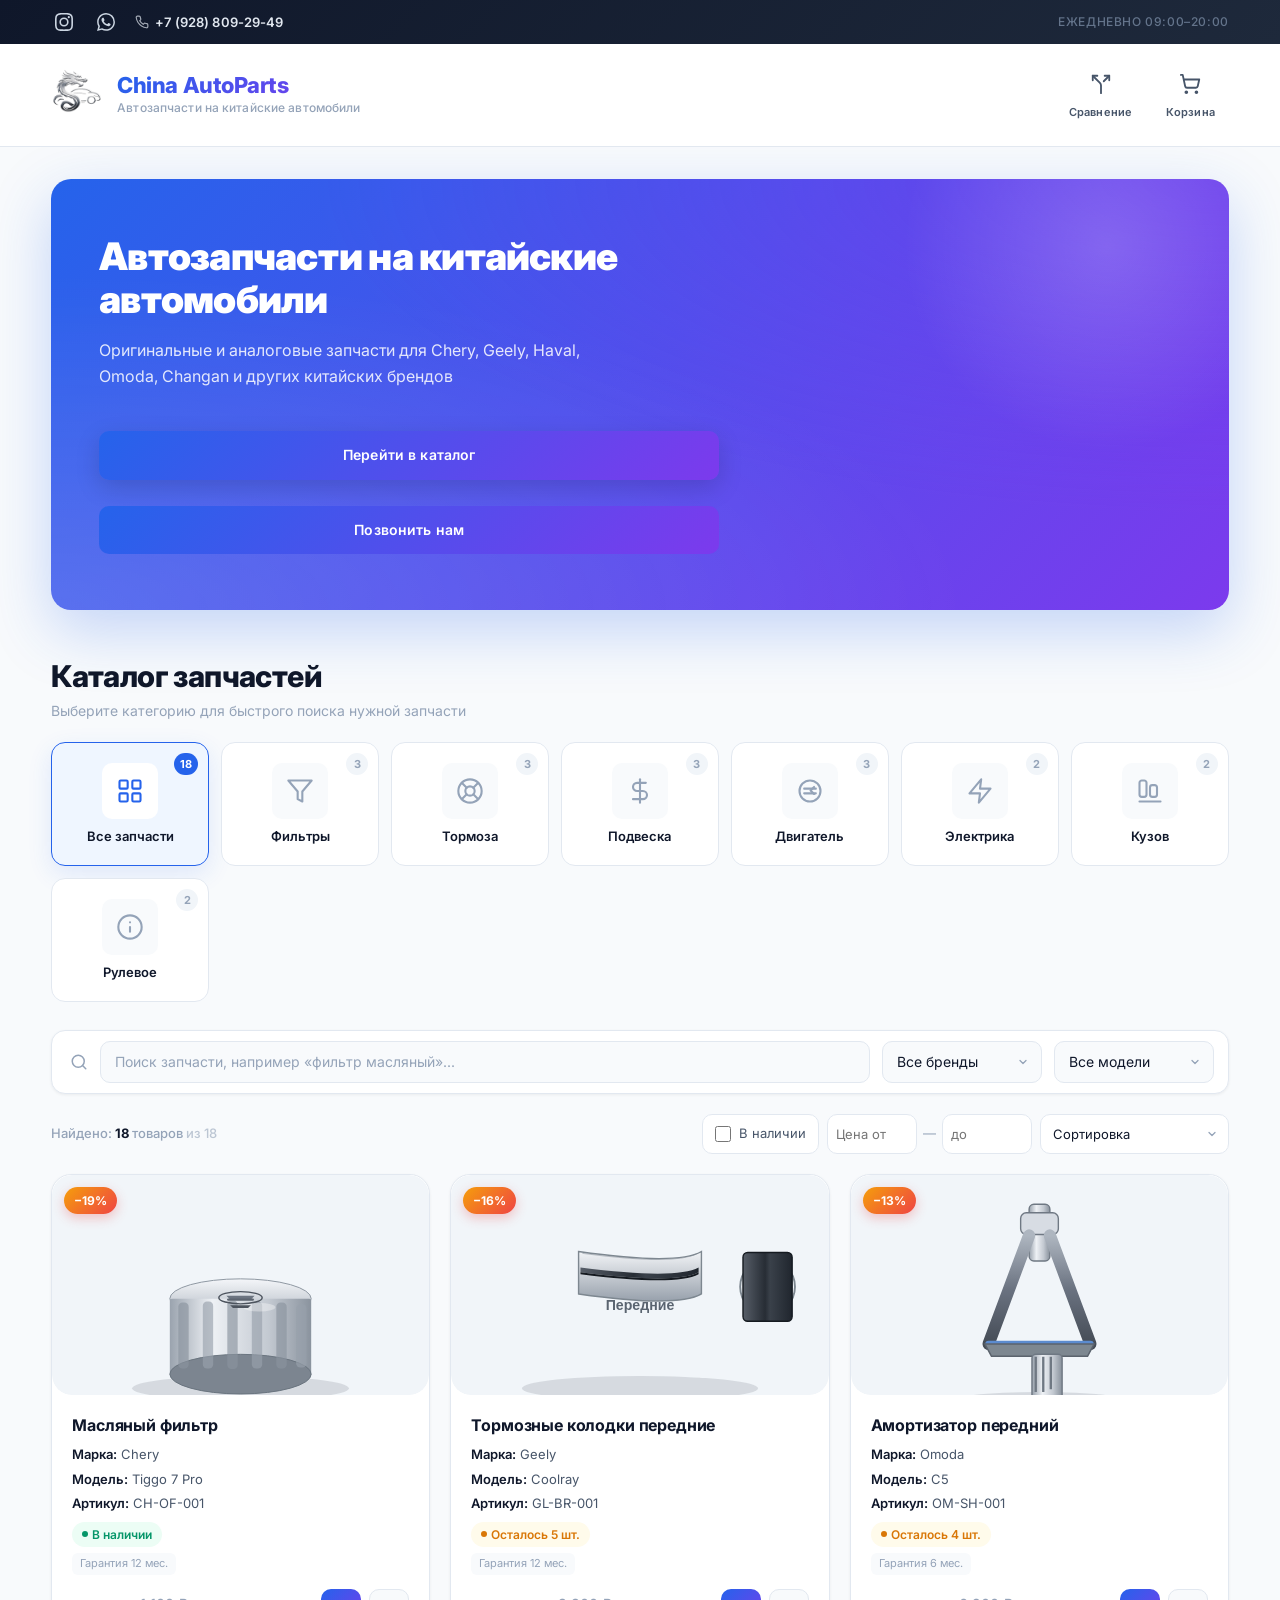
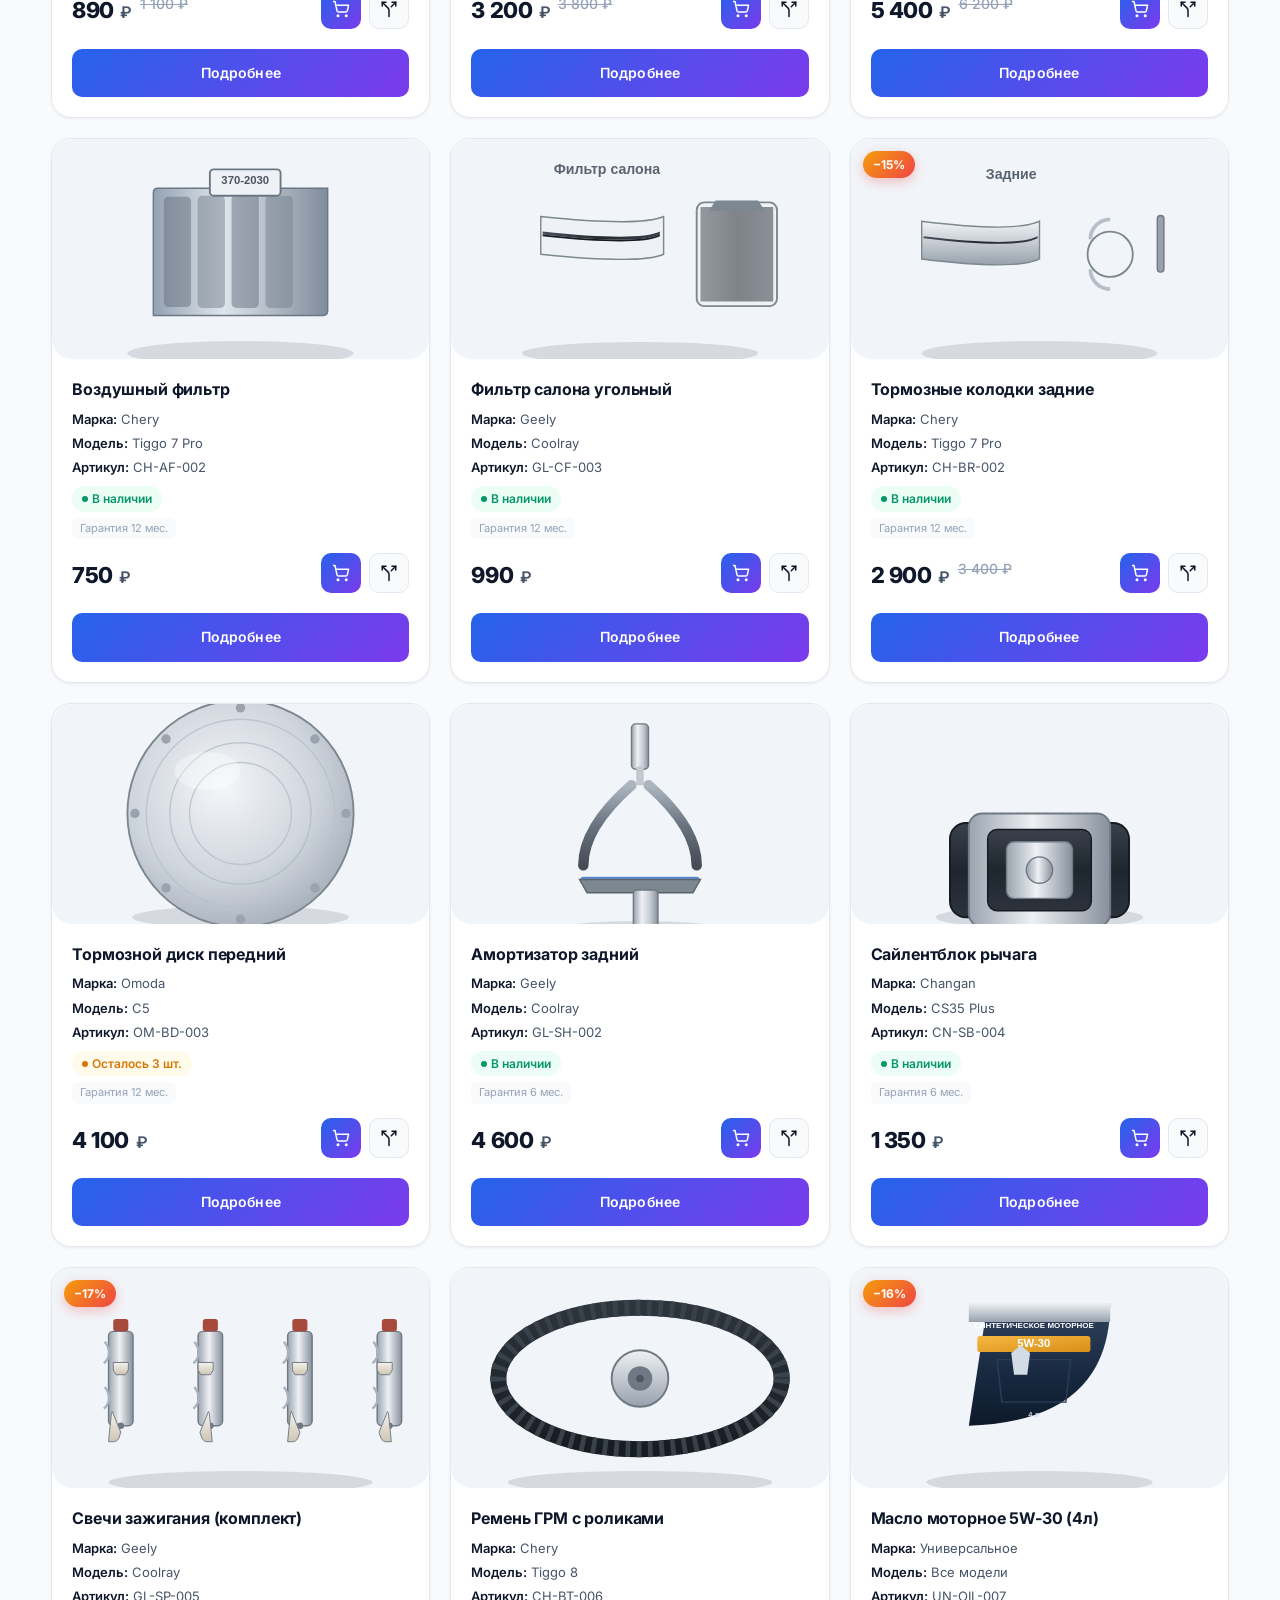
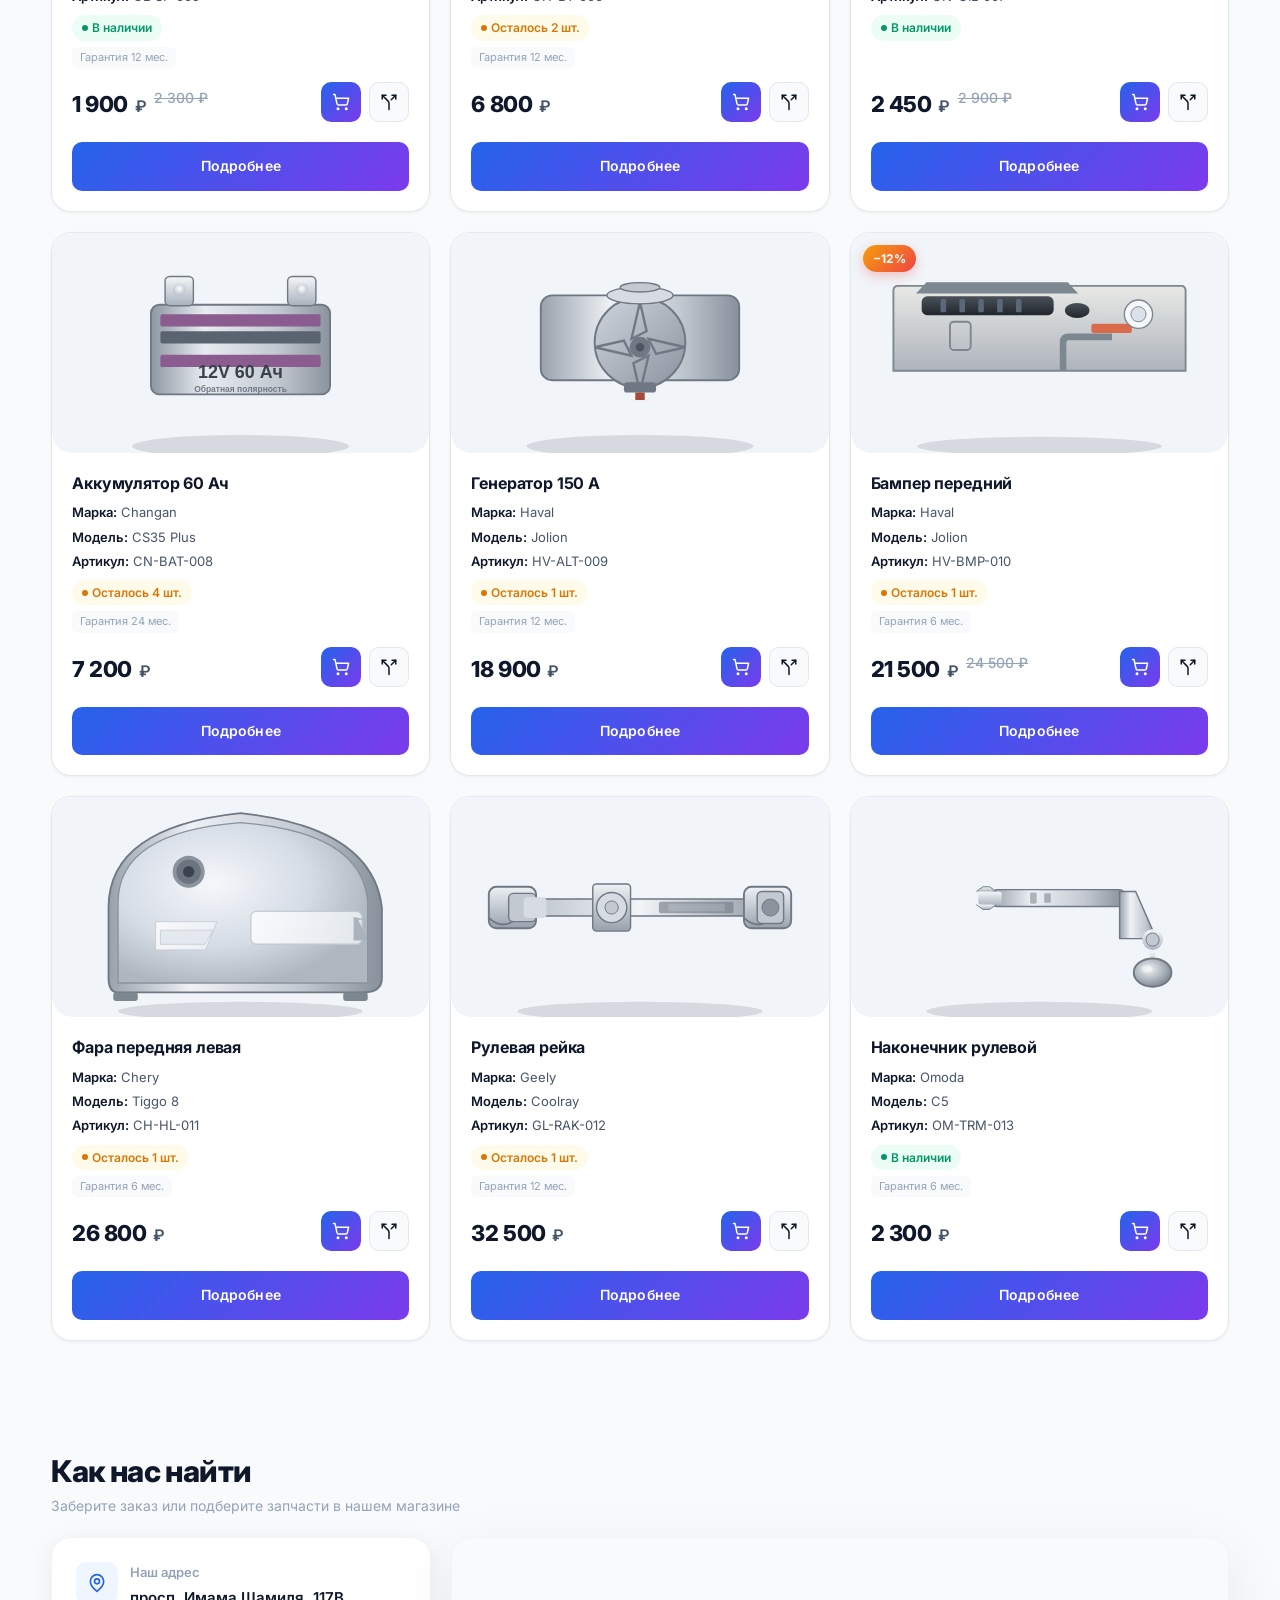
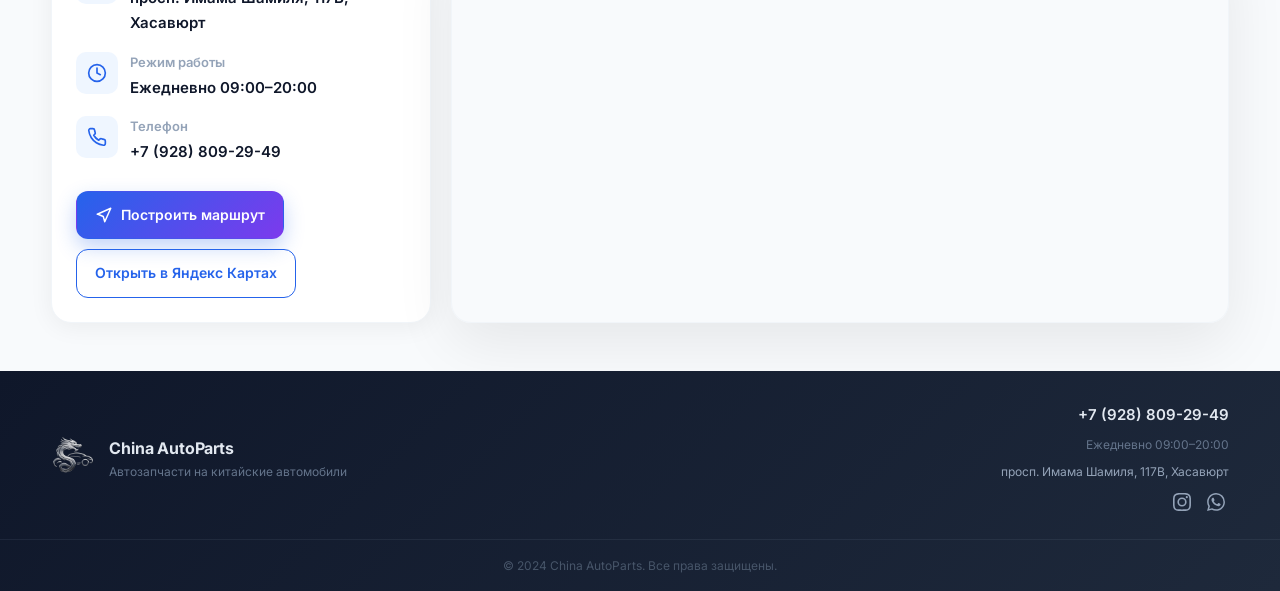
==== commit 7b31eb34: "15" ====
--- a/index.html
+++ b/index.html
@@ -201,6 +201,54 @@
 
 </section>
 
+<section class="map-section container">
+    <div class="section-header">
+        <h2 class="section-title">Как нас найти</h2>
+        <p class="section-subtitle">Заберите заказ или подберите запчасти в нашем магазине</p>
+    </div>
+    <div class="map-wrap">
+        <div class="map-info">
+            <div class="map-info-row">
+                <div class="map-icon">
+                    <svg width="20" height="20" viewBox="0 0 24 24" fill="none" stroke="currentColor" stroke-width="2" stroke-linecap="round" stroke-linejoin="round"><path d="M20 10c0 6-8 12-8 12s-8-6-8-12a8 8 0 0 1 16 0Z"/><circle cx="12" cy="10" r="3"/></svg>
+                </div>
+                <div>
+                    <strong>Наш адрес</strong>
+                    <span>просп. Имама Шамиля, 117В, Хасавюрт</span>
+                </div>
+            </div>
+            <div class="map-info-row">
+                <div class="map-icon">
+                    <svg width="20" height="20" viewBox="0 0 24 24" fill="none" stroke="currentColor" stroke-width="2" stroke-linecap="round" stroke-linejoin="round"><circle cx="12" cy="12" r="10"/><path d="M12 6v6l4 2"/></svg>
+                </div>
+                <div>
+                    <strong>Режим работы</strong>
+                    <span>Ежедневно 09:00–20:00</span>
+                </div>
+            </div>
+            <div class="map-info-row">
+                <div class="map-icon">
+                    <svg width="20" height="20" viewBox="0 0 24 24" fill="none" stroke="currentColor" stroke-width="2" stroke-linecap="round" stroke-linejoin="round"><path d="M22 16.92v3a2 2 0 0 1-2.18 2 19.79 19.79 0 0 1-8.63-3.07 19.5 19.5 0 0 1-6-6 19.79 19.79 0 0 1-3.07-8.67A2 2 0 0 1 4.11 2h3a2 2 0 0 1 2 1.72 12.84 12.84 0 0 0 .7 2.81 2 2 0 0 1-.45 2.11L8.09 9.91a16 16 0 0 0 6 6l1.27-1.27a2 2 0 0 1 2.11-.45 12.84 12.84 0 0 0 2.81.7A2 2 0 0 1 22 16.92z"/></svg>
+                </div>
+                <div>
+                    <strong>Телефон</strong>
+                    <a href="tel:+79288092949">+7 (928) 809-29-49</a>
+                </div>
+            </div>
+            <div class="map-actions">
+                <a class="map-btn map-btn-route" href="https://yandex.ru/maps/?rtext=~43.248425%2C46.587189&rtt=auto" target="_blank" rel="noopener">
+                    <svg width="18" height="18" viewBox="0 0 24 24" fill="none" stroke="currentColor" stroke-width="2" stroke-linecap="round" stroke-linejoin="round"><path d="M3 11 21 3l-8 18-2-7-7-3Z"/></svg>
+                    Построить маршрут
+                </a>
+                <a class="map-btn map-btn-open" href="https://yandex.ru/maps/?pt=46.587189%2C43.248425&z=16&l=map" target="_blank" rel="noopener">Открыть в Яндекс Картах</a>
+            </div>
+        </div>
+        <div class="map-frame">
+            <iframe src="https://yandex.ru/map-widget/v1/?ll=46.587189%2C43.248425&pt=46.587189%2C43.248425%2Cpm2rdm&z=17&lang=ru_RU" title="China AutoParts — просп. Имама Шамиля, 117В, Хасавюрт" loading="lazy" allowfullscreen></iframe>
+        </div>
+    </div>
+</section>
+
 <footer class="footer">
     <div class="container footer-inner">
         <div class="footer-brand">
@@ -215,6 +263,7 @@
         <div class="footer-contacts">
             <a href="tel:+79288092949" class="footer-phone">+7 (928) 809-29-49</a>
             <p class="footer-hours">Ежедневно 09:00–20:00</p>
+            <p class="footer-address">просп. Имама Шамиля, 117В, Хасавюрт</p>
             <div class="footer-socials">
                 <a href="https://www.instagram.com/china_dag_motors?igsh=ZG82cXB0ZDJwdmo2" target="_blank" class="top-icon">
                     <svg width="18" height="18" viewBox="0 0 24 24" fill="currentColor"><path d="M12 2.163c3.204 0 3.584.012 4.85.07 3.252.148 4.771 1.691 4.919 4.919.058 1.265.069 1.645.069 4.849 0 3.205-.012 3.584-.069 4.849-.149 3.225-1.664 4.771-4.919 4.919-1.266.058-1.644.07-4.85.07-3.204 0-3.584-.012-4.849-.07-3.26-.149-4.771-1.699-4.919-4.92-.058-1.265-.07-1.644-.07-4.849 0-3.204.013-3.583.07-4.849.149-3.227 1.664-4.771 4.919-4.919 1.266-.057 1.645-.069 4.849-.069zM12 0C8.741 0 8.333.014 7.053.072 2.695.272.273 2.69.073 7.052.014 8.333 0 8.741 0 12c0 3.259.014 3.668.072 4.948.2 4.358 2.618 6.78 6.98 6.98C8.333 23.986 8.741 24 12 24c3.259 0 3.668-.014 4.948-.072 4.354-.2 6.782-2.618 6.979-6.98.059-1.28.073-1.689.073-4.948 0-3.259-.014-3.667-.072-4.947-.196-4.354-2.617-6.78-6.979-6.98C15.668.014 15.259 0 12 0zm0 5.838a6.162 6.162 0 1 0 0 12.324 6.162 6.162 0 0 0 0-12.324zM12 16a4 4 0 1 1 0-8 4 4 0 0 1 0 8zm6.406-11.845a1.44 1.44 0 1 0 0 2.881 1.44 1.44 0 0 0 0-2.881z"/></svg>
--- a/css/style.css
+++ b/css/style.css
@@ -1317,6 +1317,12 @@
     color:#64748b;
 }
 
+.footer-address {
+    font-size:12px;
+    color:#94a3b8;
+    text-align:right;
+}
+
 .footer-socials {
     display:flex;
     gap:8px;
@@ -1381,6 +1387,10 @@
 
     .footer-contacts {
         align-items:center;
+    }
+
+    .footer-address {
+        text-align:center;
     }
 
     .cart-summary-inner {
@@ -1927,7 +1937,7 @@
 .lightbox {
     position:fixed;
     inset:0;
-    background:rgba(15,23,42,.9);
+    background:radial-gradient(ellipse at 50% 38%, #f8fafc 0%, #e8ecf2 55%, #d5dbe3 100%);
     z-index:600;
     display:flex;
     align-items:center;
@@ -1958,7 +1968,7 @@
     width:44px;
     height:44px;
     border-radius:12px;
-    background:rgba(255,255,255,.12);
+    background:rgba(15,23,42,.45);
     border:none;
     color:#fff;
     cursor:pointer;
@@ -1989,6 +1999,8 @@
     object-fit:contain;
     transition:transform .2s cubic-bezier(.4,0,.2,1), opacity .15s ease;
     user-select:none;
+    -webkit-user-drag:none;
+    user-drag:none;
 }
 .lightbox-stage img.fade {
     opacity:0;
@@ -2011,8 +2023,8 @@
     width:48px;
     height:48px;
     border-radius:50%;
-    background:rgba(255,255,255,.14);
-    border:1px solid rgba(255,255,255,.12);
+    background:rgba(15,23,42,.4);
+    border:1px solid rgba(15,23,42,.25);
     color:#fff;
     cursor:pointer;
     display:flex;
@@ -2035,7 +2047,7 @@
     z-index:3;
     padding:6px 14px;
     border-radius:999px;
-    background:rgba(255,255,255,.14);
+    background:rgba(15,23,42,.5);
     color:#fff;
     font-size:14px;
     font-weight:600;
@@ -2054,8 +2066,8 @@
     gap:8px;
     padding:8px 12px;
     border-radius:999px;
-    background:rgba(255,255,255,.14);
-    border:1px solid rgba(255,255,255,.12);
+    background:rgba(15,23,42,.5);
+    border:1px solid rgba(15,23,42,.25);
     backdrop-filter:blur(8px);
     user-select:none;
 }
@@ -2145,6 +2157,141 @@
 }
 
 /* ============================================
+   MAP SECTION
+   ============================================ */
+
+.map-section {
+    padding:20px 0 48px;
+    animation:fadeInUp .5s ease;
+}
+
+.map-wrap {
+    display:grid;
+    grid-template-columns:minmax(300px,380px) 1fr;
+    gap:20px;
+    align-items:stretch;
+}
+
+.map-info {
+    background:var(--card);
+    border:1px solid var(--border-light);
+    border-radius:var(--radius-lg);
+    padding:24px;
+    display:flex;
+    flex-direction:column;
+    gap:16px;
+    box-shadow:var(--shadow);
+}
+
+.map-info-row {
+    display:flex;
+    align-items:flex-start;
+    gap:12px;
+}
+
+.map-icon {
+    flex-shrink:0;
+    width:42px;
+    height:42px;
+    border-radius:var(--radius-sm);
+    background:var(--primary-light);
+    color:var(--primary);
+    display:flex;
+    align-items:center;
+    justify-content:center;
+}
+
+.map-info-row strong {
+    display:block;
+    font-size:13px;
+    color:var(--muted);
+    font-weight:600;
+    margin-bottom:2px;
+}
+
+.map-info-row span,
+.map-info-row a {
+    font-size:15px;
+    color:var(--text);
+    font-weight:600;
+    line-height:1.35;
+    text-decoration:none;
+}
+
+.map-info-row a:hover {
+    color:var(--primary-hover);
+}
+
+.map-actions {
+    display:flex;
+    gap:10px;
+    flex-wrap:wrap;
+    margin-top:auto;
+    padding-top:10px;
+}
+
+.map-btn {
+    display:inline-flex;
+    align-items:center;
+    justify-content:center;
+    gap:8px;
+    padding:12px 18px;
+    border-radius:12px;
+    font-size:14px;
+    font-weight:600;
+    text-decoration:none;
+    transition:var(--transition);
+    border:1.5px solid transparent;
+}
+
+.map-btn-route {
+    background:var(--gradient-primary);
+    color:#fff;
+    box-shadow:0 8px 20px rgba(37,99,235,.28);
+}
+
+.map-btn-route:hover {
+    transform:translateY(-2px);
+    box-shadow:0 12px 30px rgba(37,99,235,.35);
+}
+
+.map-btn-open {
+    background:transparent;
+    color:var(--primary);
+    border-color:var(--primary);
+}
+
+.map-btn-open:hover {
+    background:var(--primary-light);
+}
+
+.map-frame {
+    min-height:360px;
+    border-radius:var(--radius-lg);
+    overflow:hidden;
+    box-shadow:var(--shadow-lg);
+    border:1px solid var(--border-light);
+}
+
+.map-frame iframe {
+    display:block;
+    width:100%;
+    height:100%;
+    min-height:360px;
+    border:0;
+}
+
+@media (max-width:900px) {
+    .map-wrap {
+        grid-template-columns:1fr;
+    }
+    .map-frame,
+    .map-frame iframe {
+        min-height:320px;
+    }
+}
+
+/* ============================================
    RESPONSIVE — новые блоки
    ============================================ */
 
